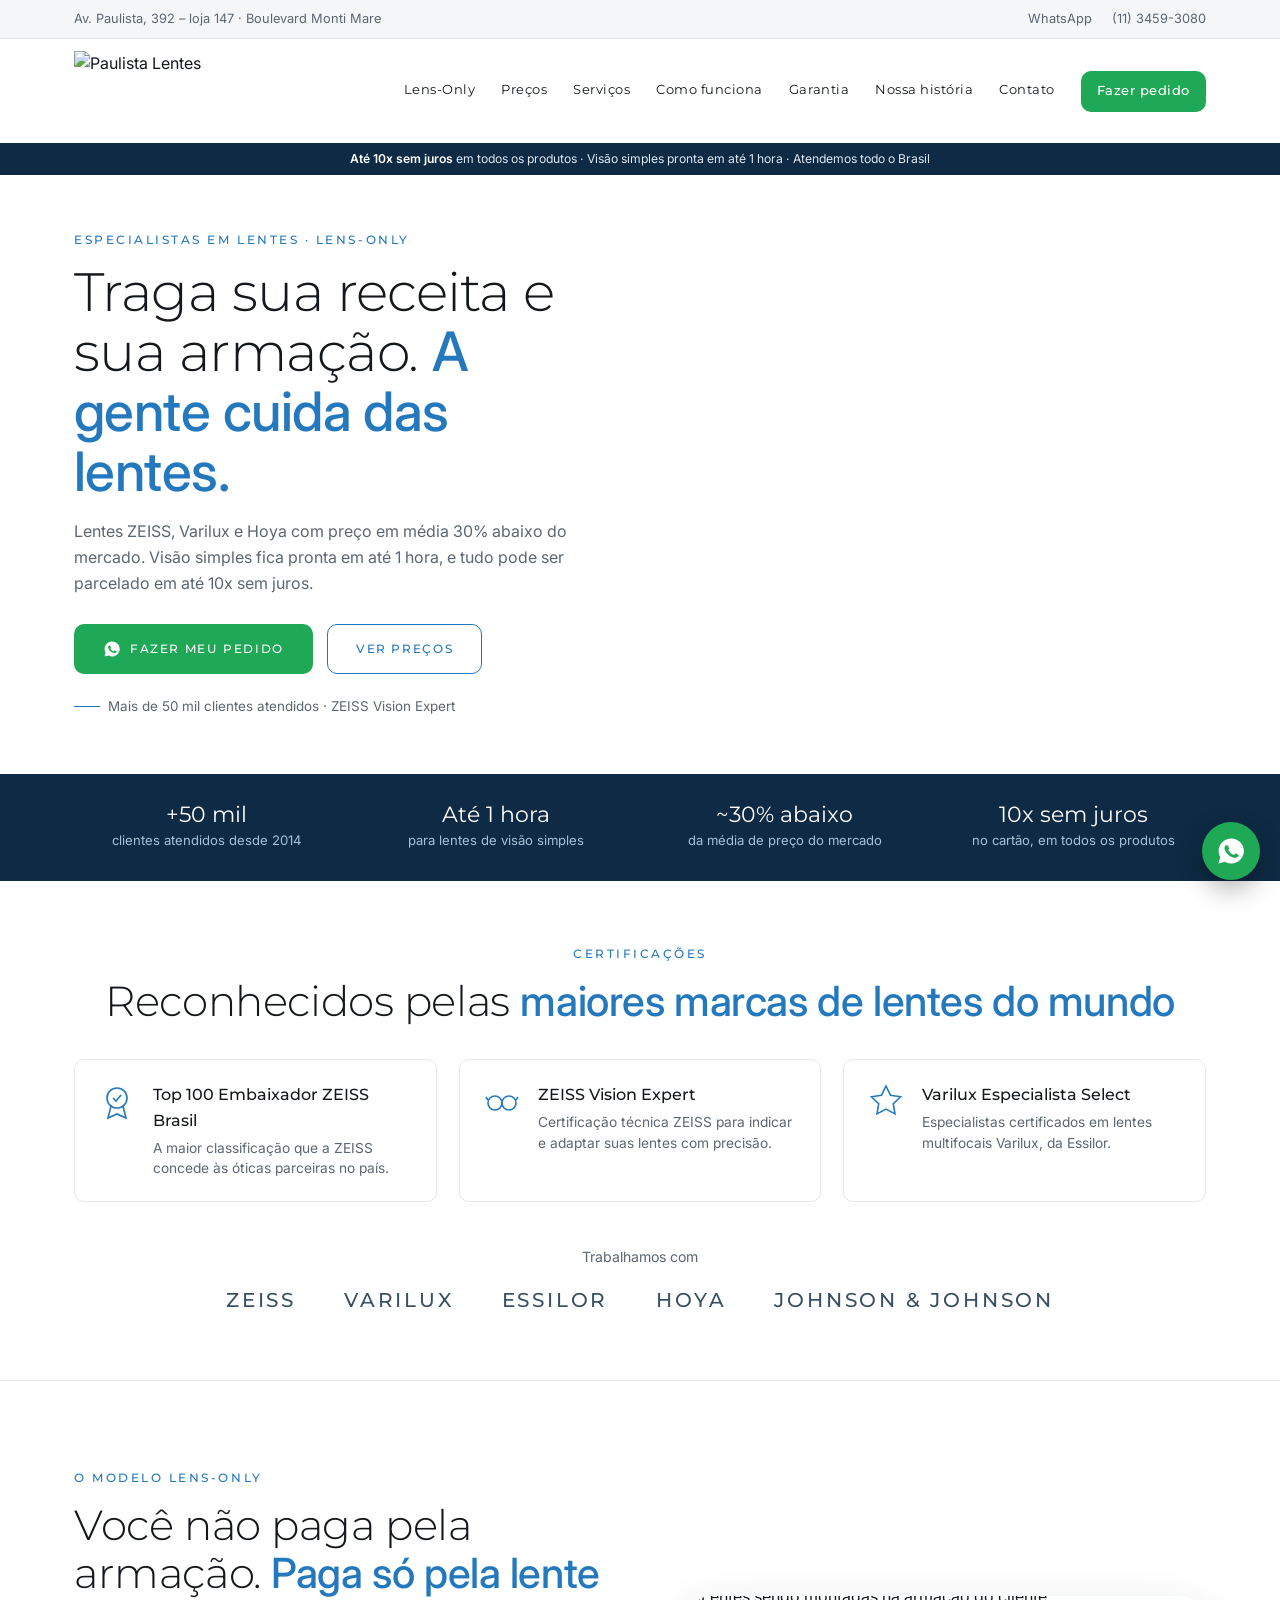
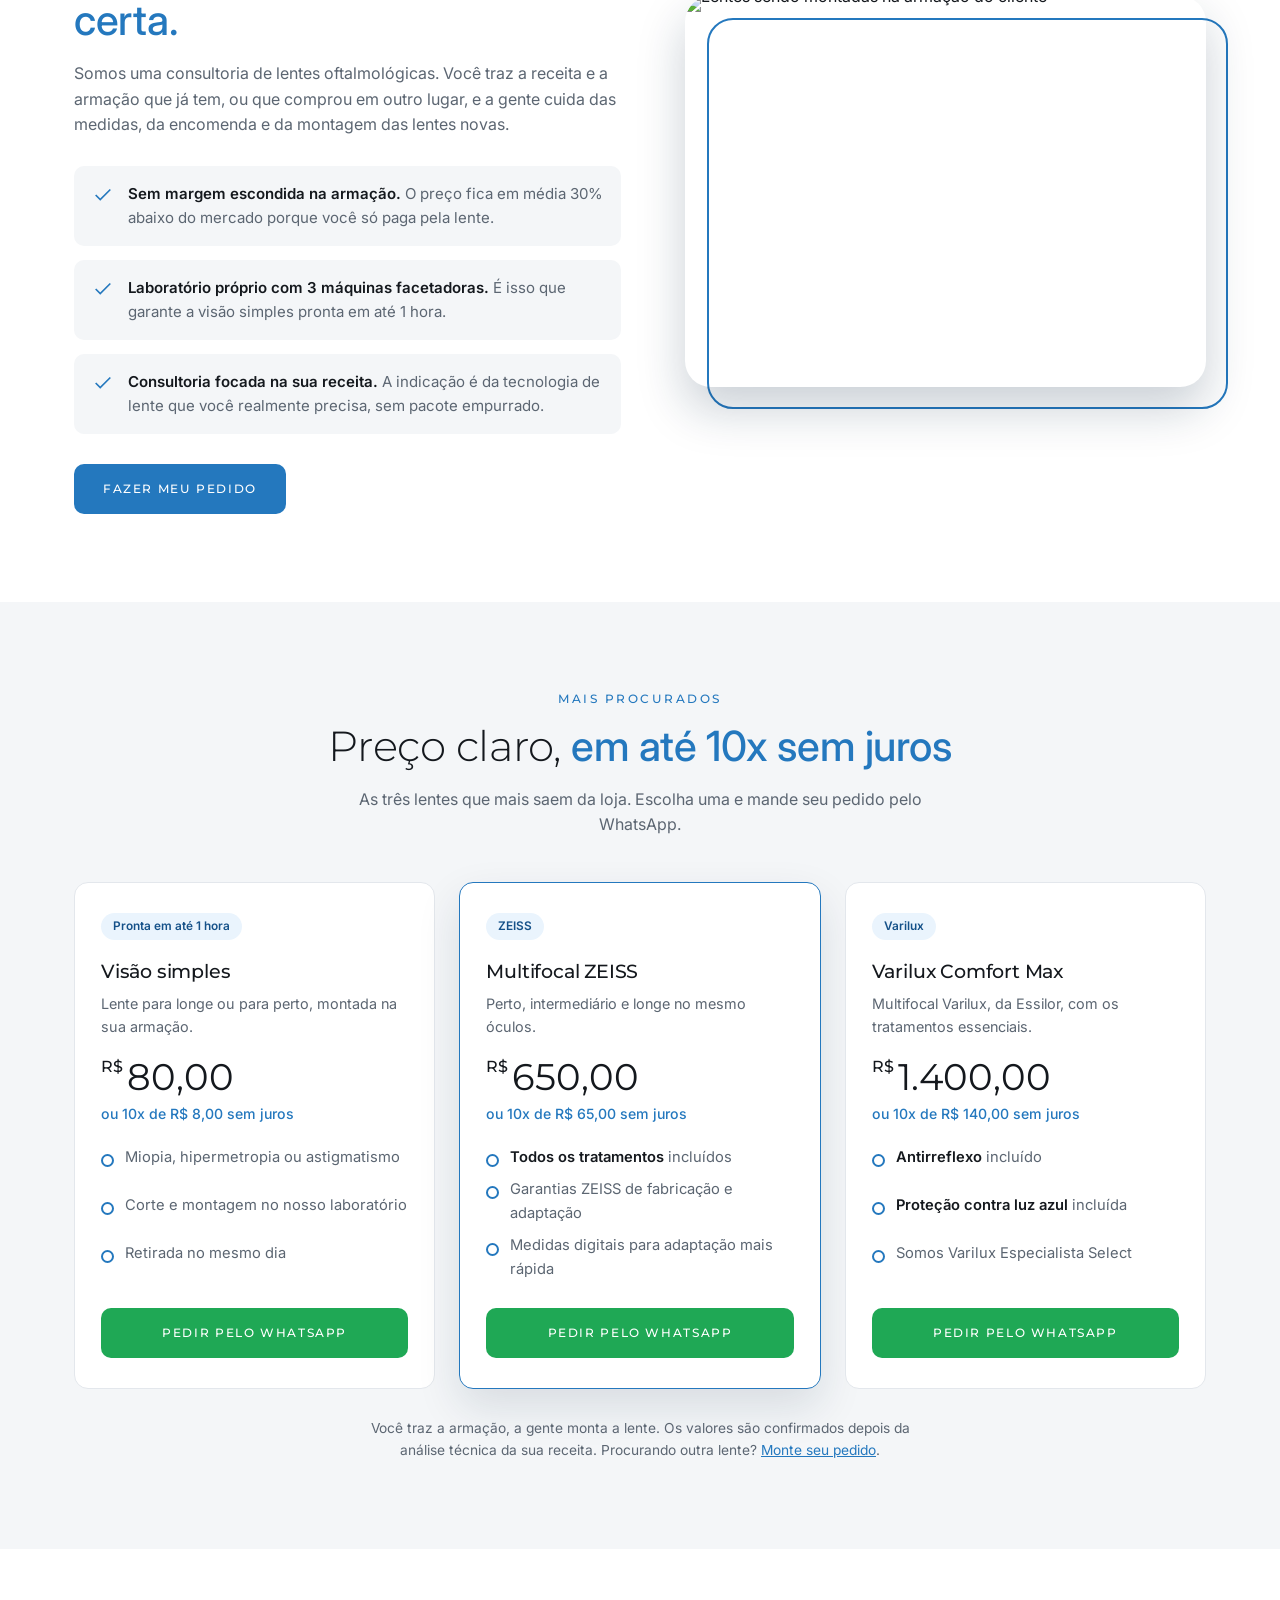
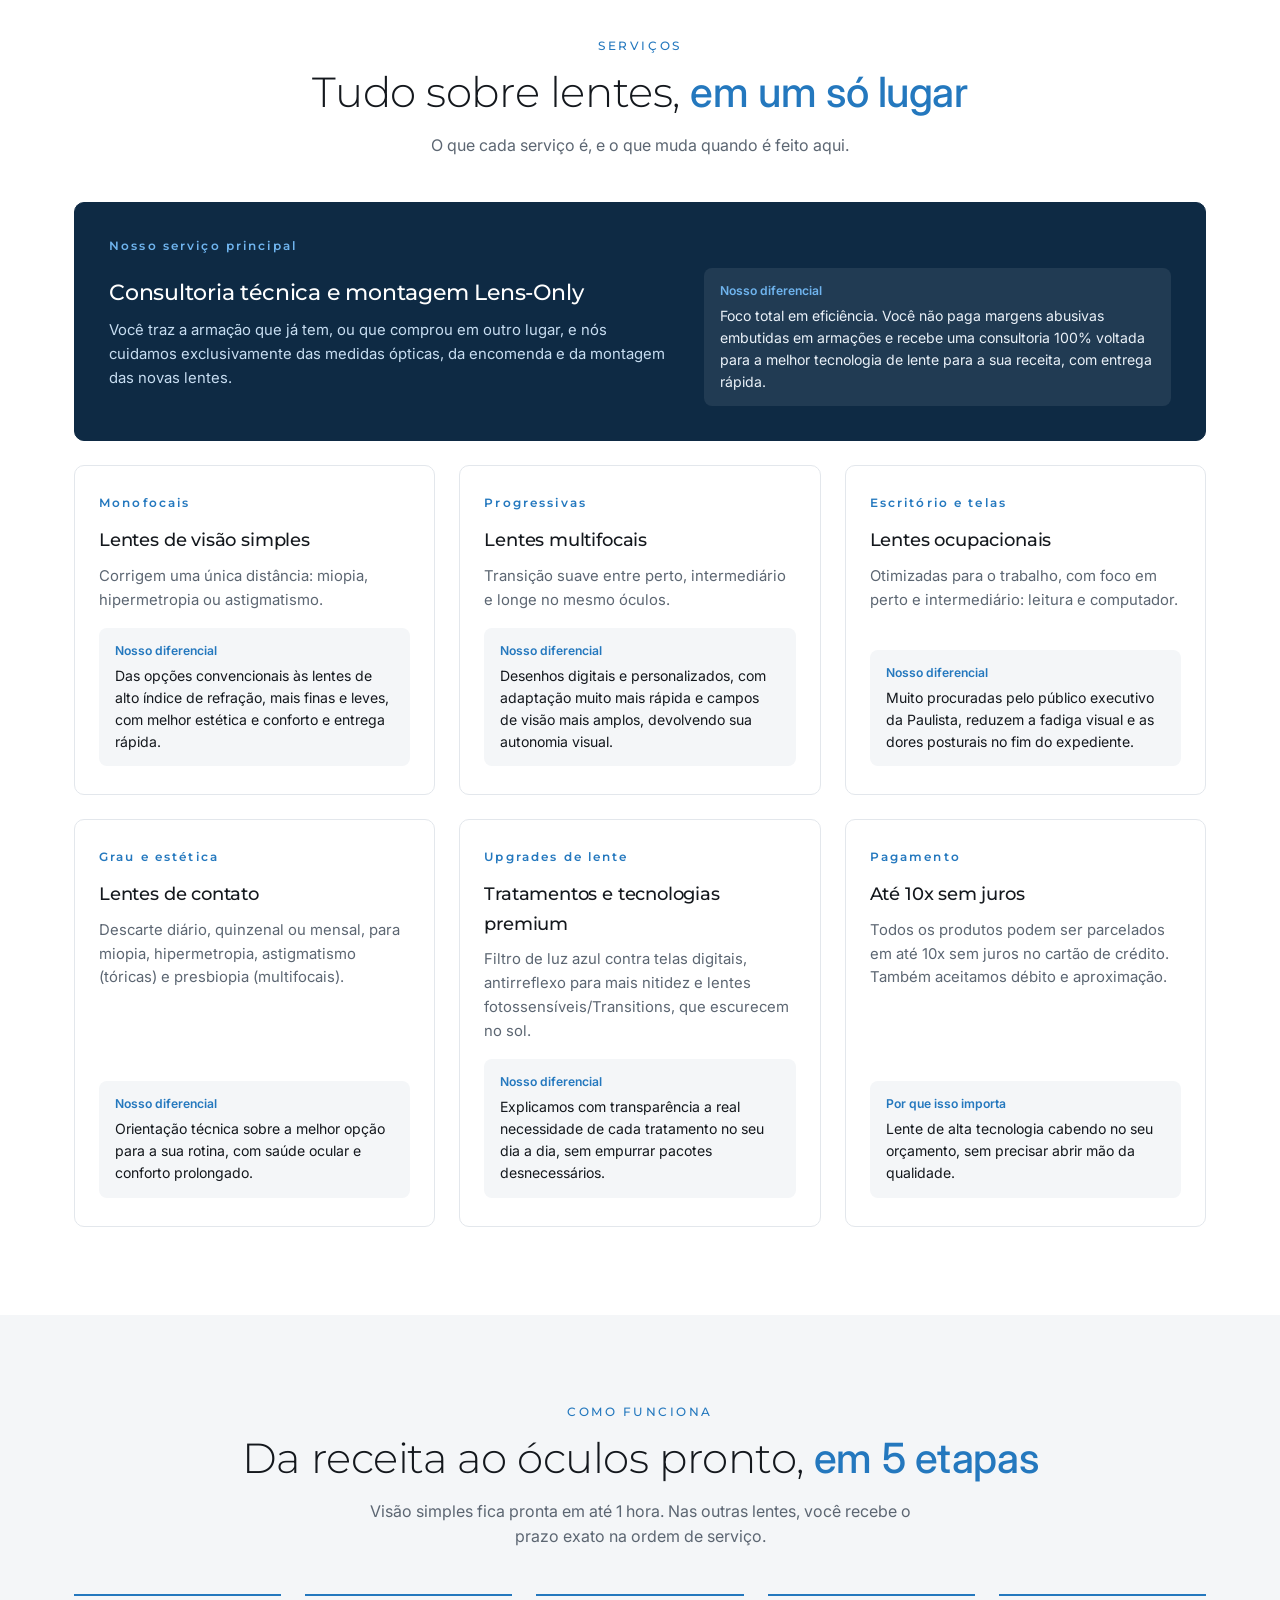
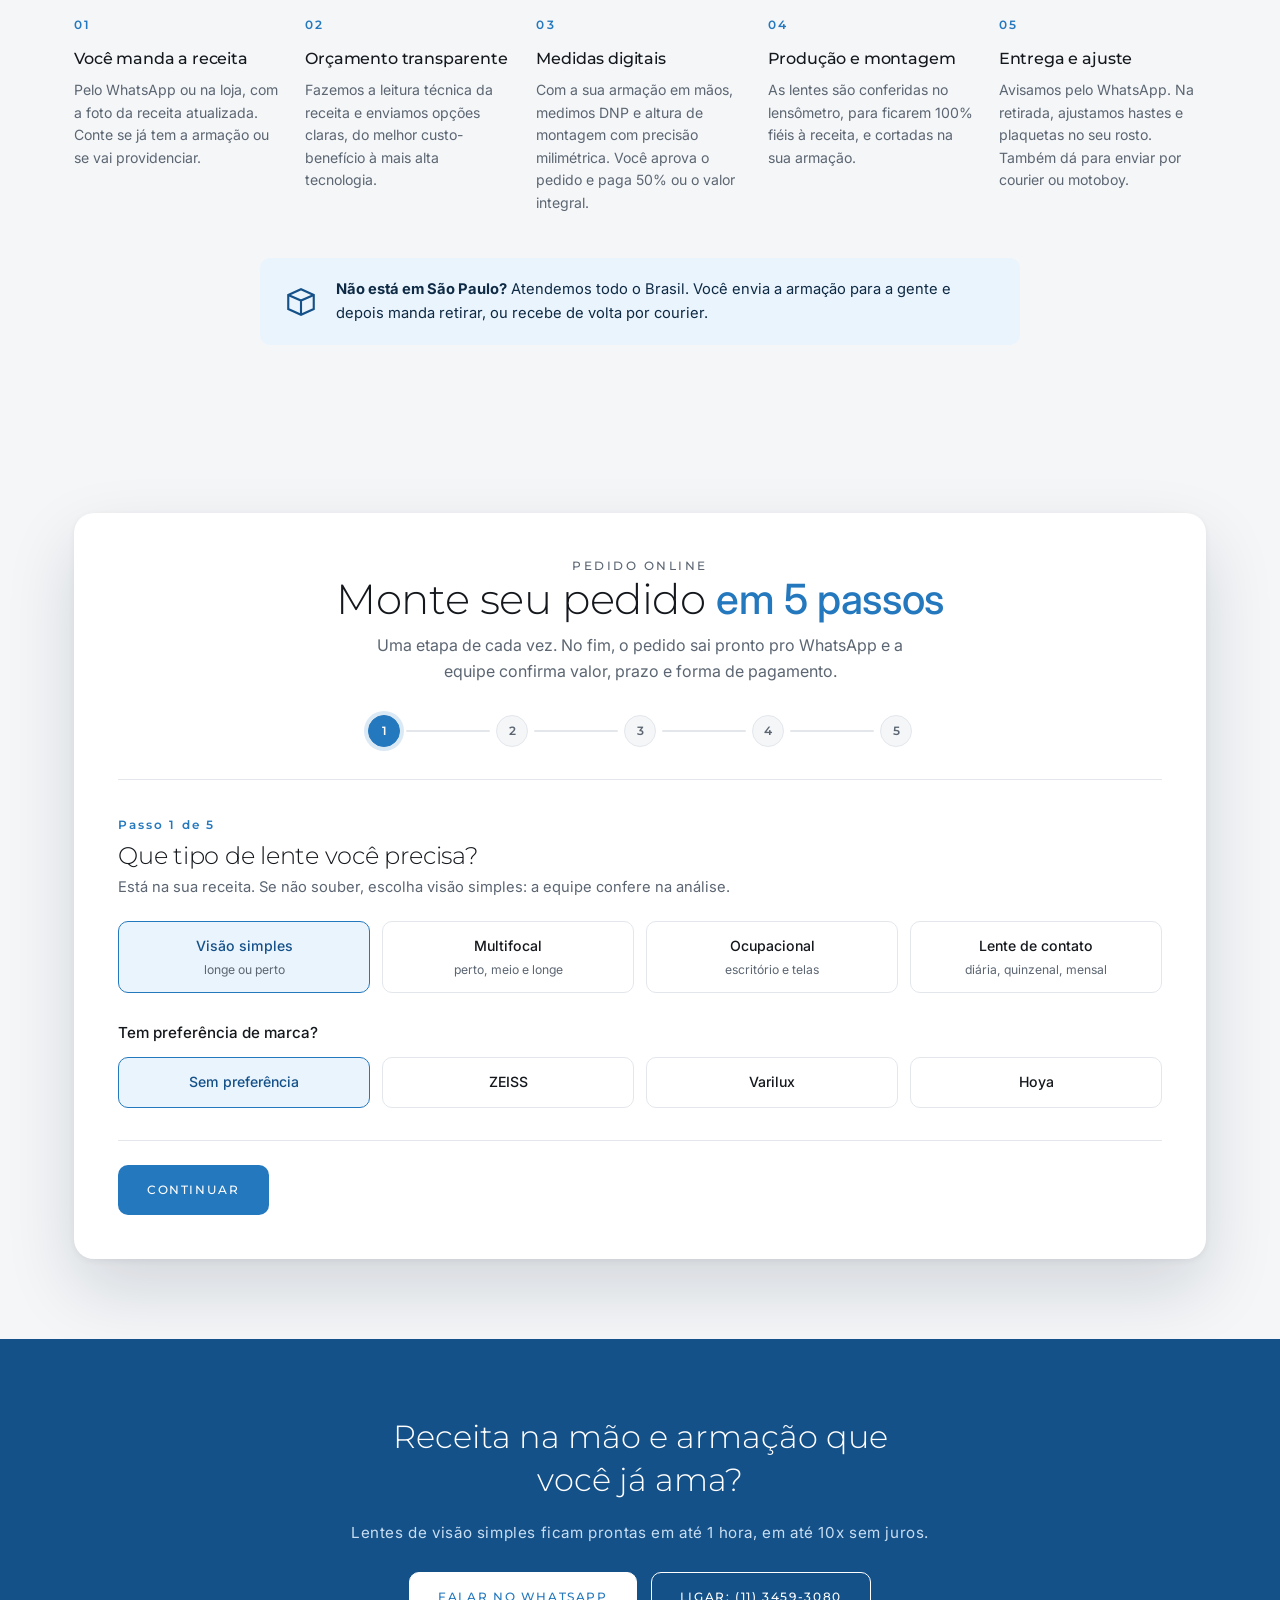
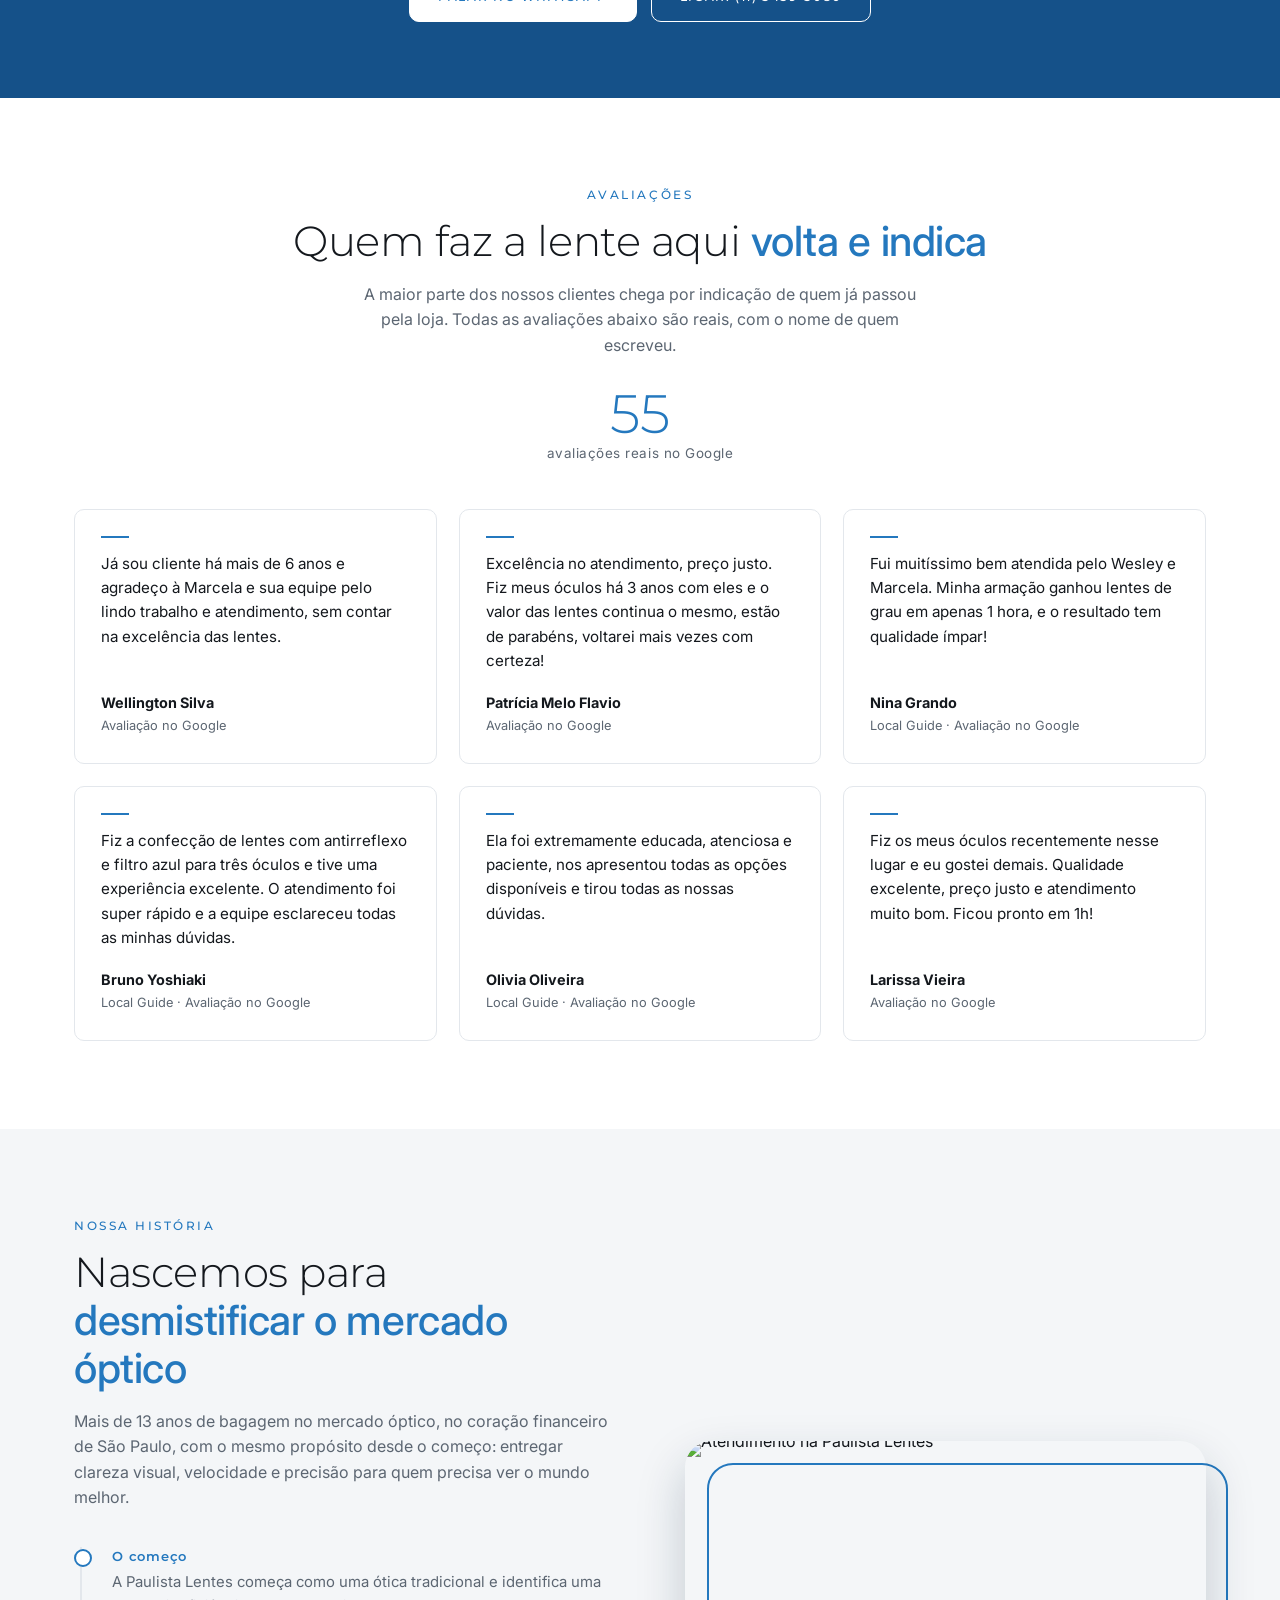
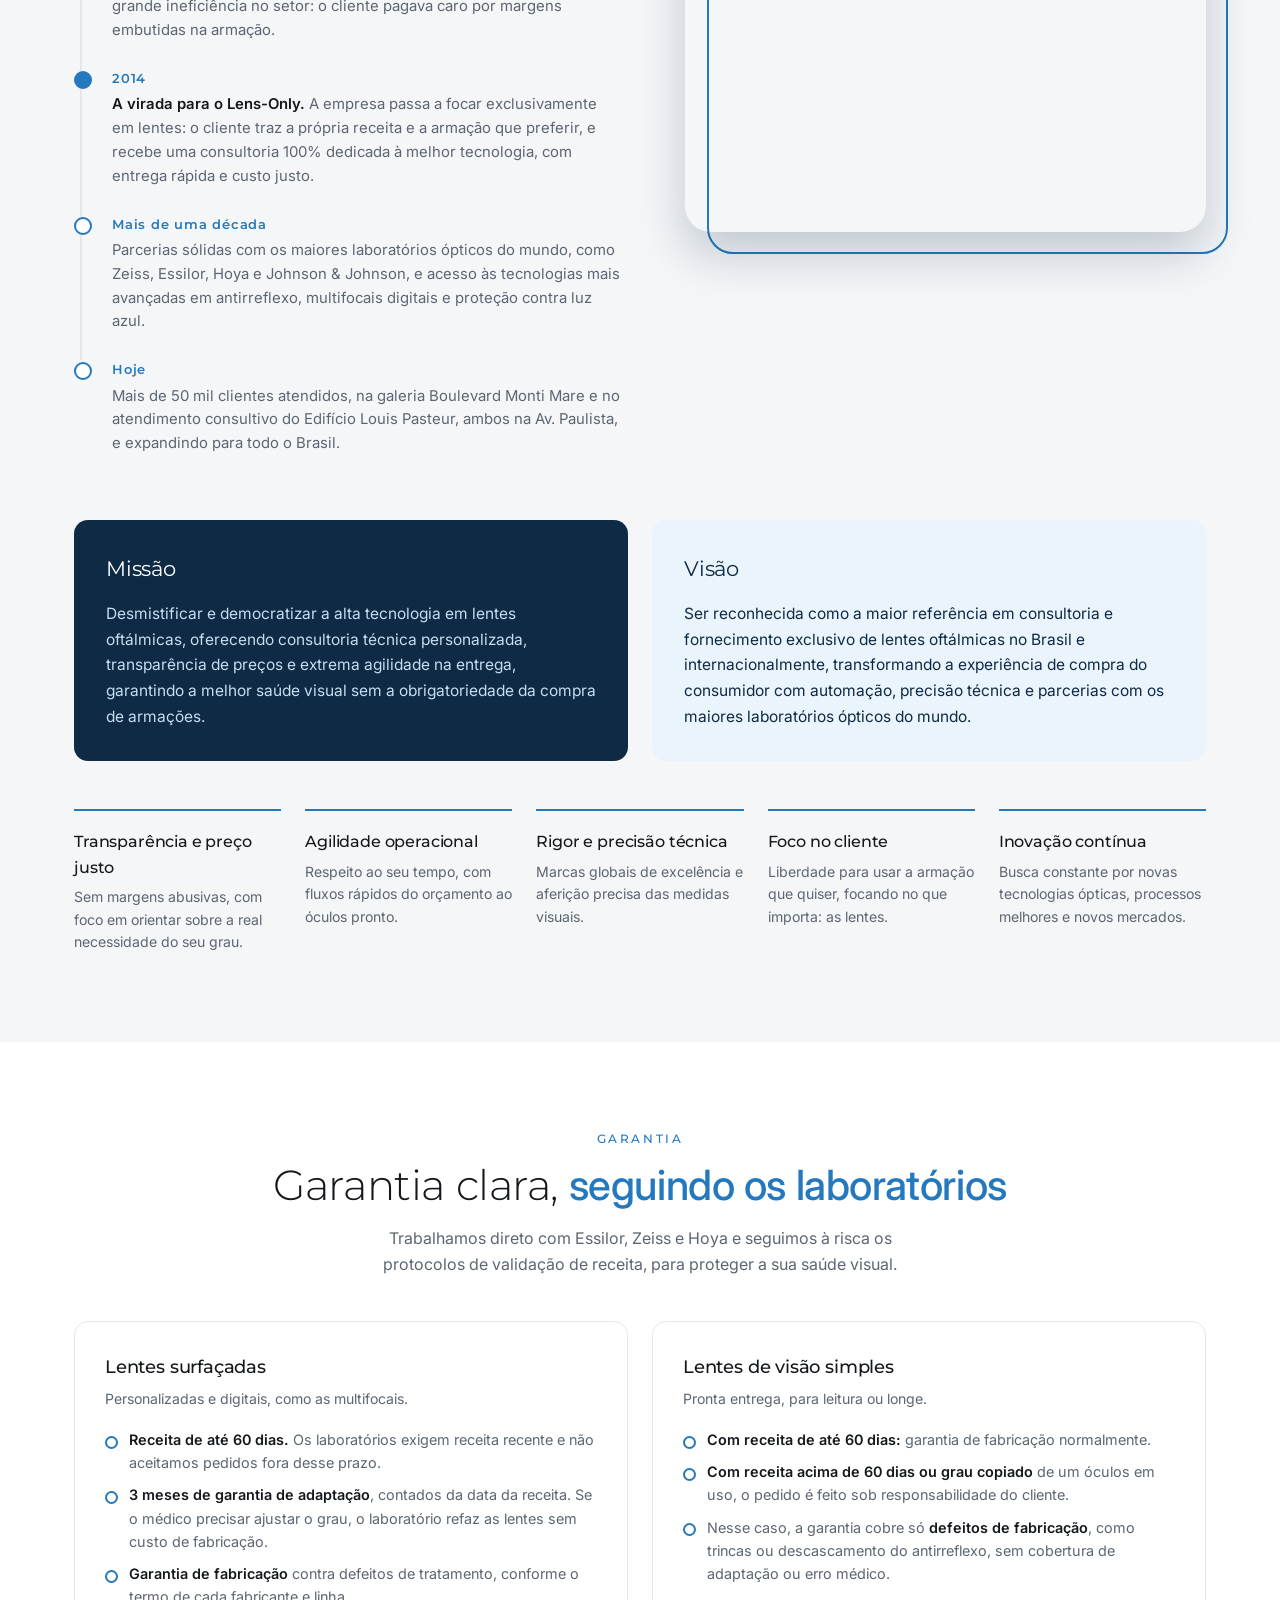
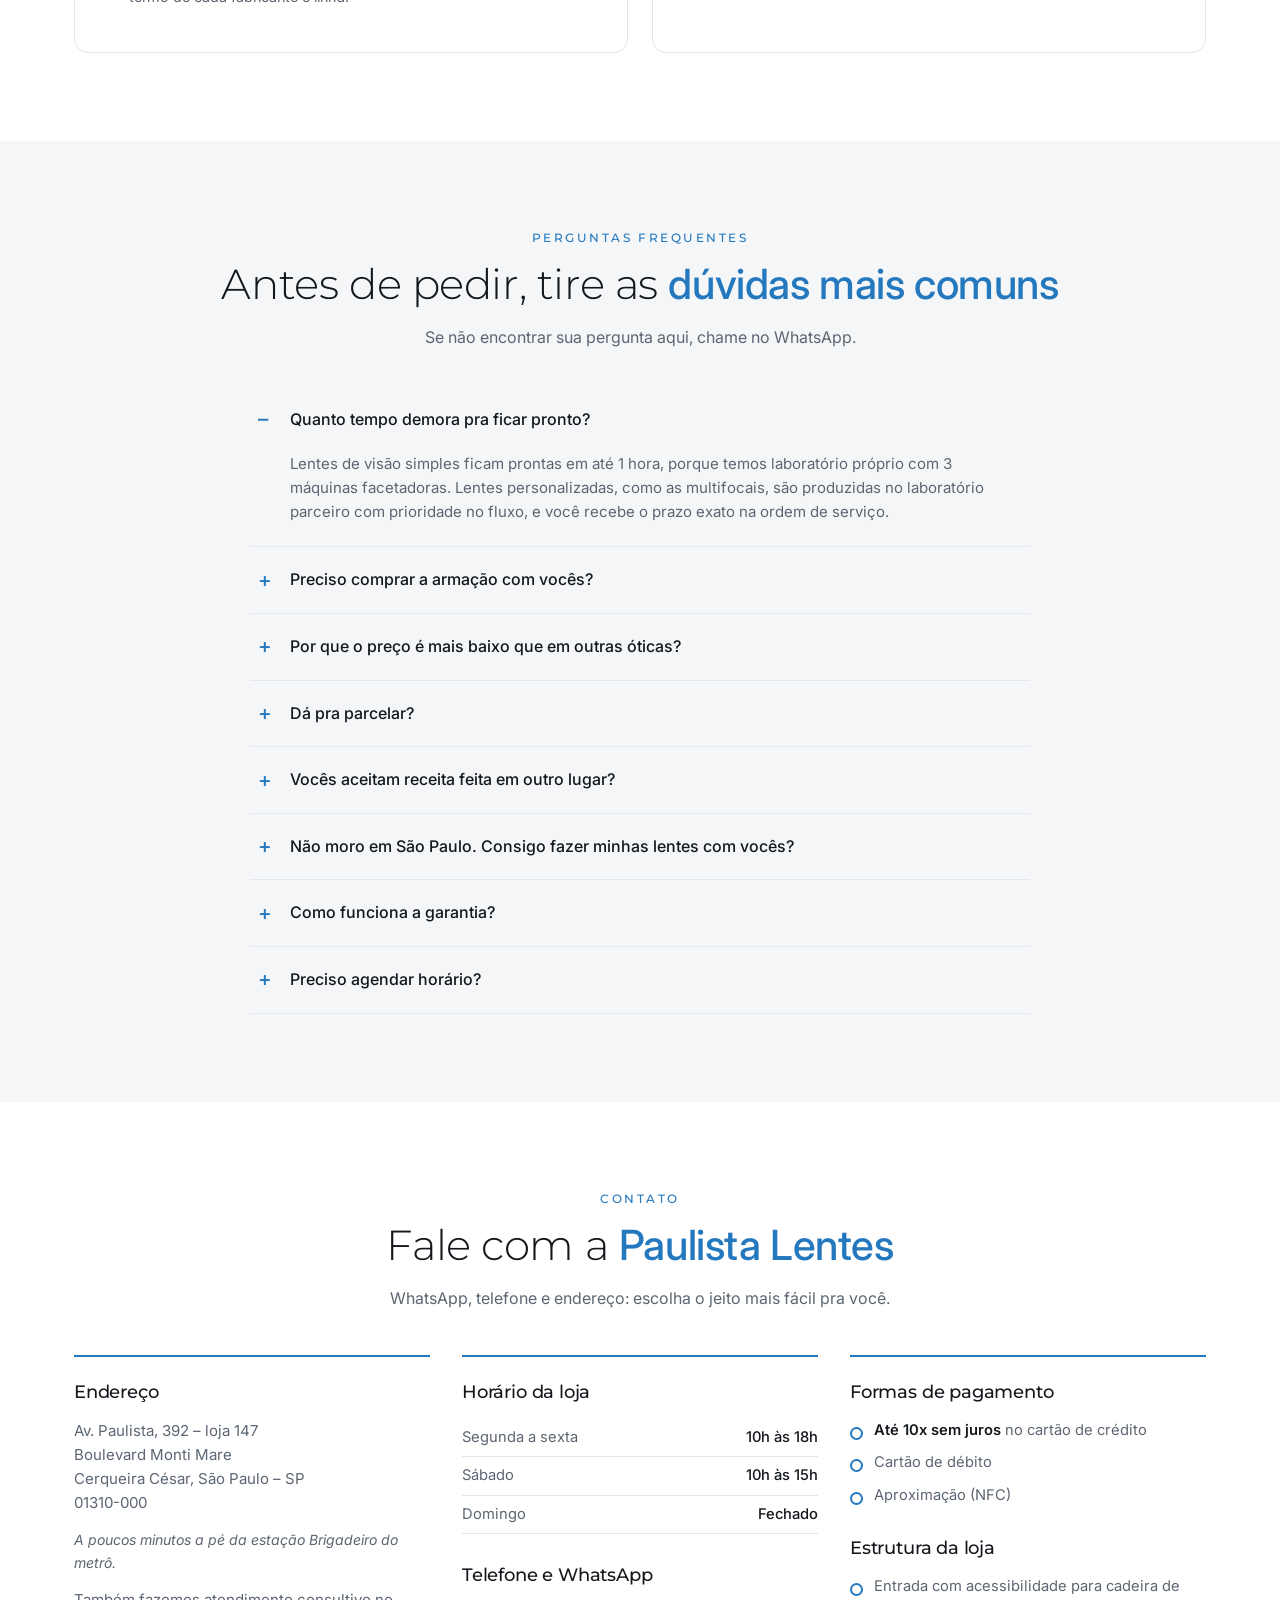
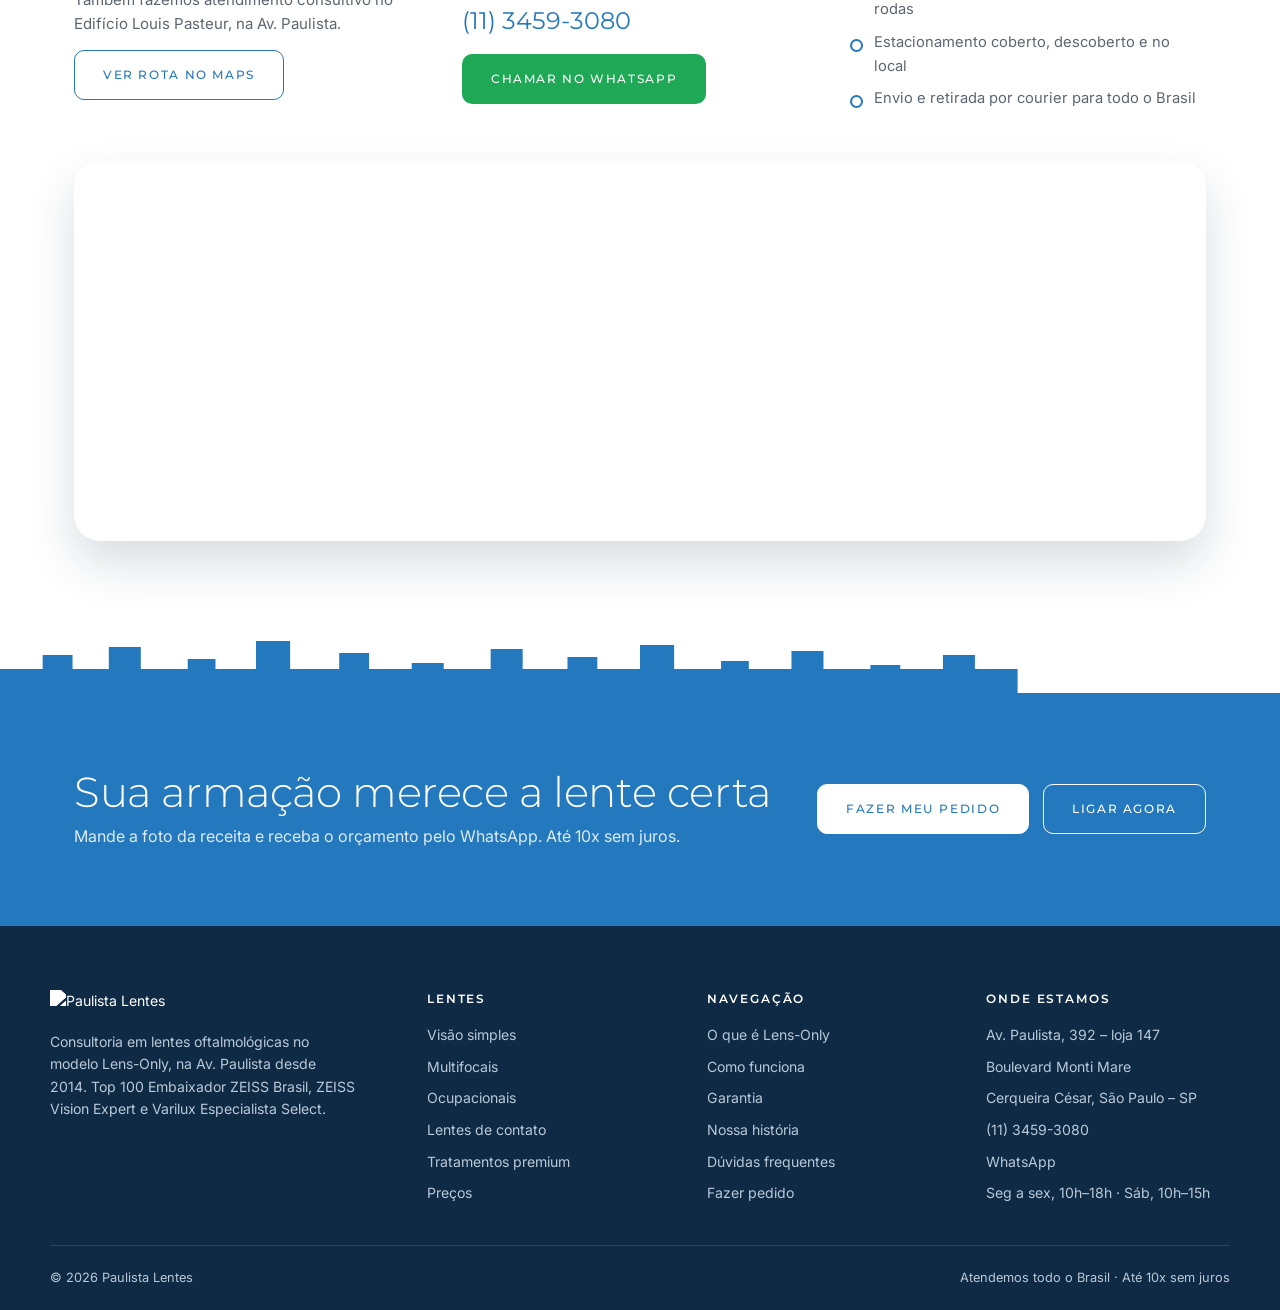
==== paulista-lentes.html @ a0508551 "Adiciona landing page Paulista Lentes Co-Authored-By: Claude Opus 5.5 <noreply@anthropic.com>" ====
<!DOCTYPE html>
<html lang="pt-BR">
<head>
<meta charset="UTF-8">
<meta name="viewport" content="width=device-width, initial-scale=1">
<title>Paulista Lentes | Lentes ZEISS, Varilux e Hoya na Av. Paulista, com a sua armação</title>
<meta name="description" content="Traga sua receita e sua armação: a Paulista Lentes cuida só das lentes. ZEISS Vision Expert, Top 100 Embaixador ZEISS e Varilux Especialista Select. Preço em média 30% abaixo do mercado, visão simples em até 1 hora e até 10x sem juros.">
<style>
/* A fonte precisa vir por @import: ao colar em um widget HTML do WordPress,
   qualquer <link> do <head> é descartado e o tema assume com a fonte dele. */
@import url('https://fonts.googleapis.com/css2?family=Inter:wght@400;500;600&family=Montserrat:wght@200;300;400;500;600&display=swap');
/* =========================================================
   PAULISTA LENTES - folha de estilo única
   Tokens de marca: cores do logo (azul, preto do skyline, branco).
   ========================================================= */
:root{
  --azul:#2478BE;
  --azul-escuro:#155189;
  --azul-noite:#0E2A44;
  --azul-gelo:#EAF4FD;
  --tinta:#14181D;
  --cinza:#5C6672;
  --linha:#E3E7EC;
  --nevoa:#F4F6F8;
  --branco:#FFFFFF;
  --zap:#1FA855;
  --raio:10px;
  --max:1180px;
  --h-cabecalho:104px;
  --h-faixa:30px;
  --sobe-hero:72px;
  --display:'Montserrat', system-ui, sans-serif;
  --corpo:'Inter', system-ui, sans-serif;
}
*{box-sizing:border-box}
html{scroll-behavior:smooth}
body{
  margin:0;font-family:var(--corpo);color:var(--tinta);background:var(--branco);
  font-size:16px;line-height:1.6;-webkit-font-smoothing:antialiased;
}
img{max-width:100%;display:block}
a{color:inherit;text-decoration:none}
button,input,select{font:inherit;color:inherit}
:focus-visible{outline:3px solid var(--azul);outline-offset:2px;border-radius:4px}
[id]{scroll-margin-top:140px}

/* ---------------------------------------------------------
   BLINDAGEM DE FONTE (WordPress / Elementor)
   --------------------------------------------------------- */
body, .wrap, .barra-topo, .faixa-aviso, .painel-orc,
p, li, span, small, strong, em, label, input, select, textarea,
dl, dt, dd, summary, figcaption, td, th{
  font-family:'Inter', system-ui, -apple-system, sans-serif !important;
}
h1, h2, h3, h4, h5, h6,
.btn, .sobrancelha, .menu a, .stat b, .passo-num, .nota-grande b,
.tel-grande, .olho h4, .rodape h4, .modelo .corpo strong, .citacao p,
.preco-valor, .preco-valor span, .selo strong, .marcas li, .marco-ano,
.servico-num, .trilha-bola, .passo-cabecalho .conta, .mvv h3{
  font-family:'Montserrat', system-ui, -apple-system, sans-serif !important;
}

.wrap{max-width:var(--max);margin:0 auto;padding:0 24px}
.secao{padding:88px 0}
.secao--nevoa{background:var(--nevoa)}

/* ---------- tipografia ---------- */
h1,h2,h3,h4{font-family:var(--display);font-weight:300;letter-spacing:-.01em;margin:0 0 16px}
h1{font-size:clamp(2.1rem,5vw,3.4rem);line-height:1.08}
h2{font-size:clamp(1.7rem,3.6vw,2.6rem);line-height:1.15}
h3{font-size:1.15rem;font-weight:500}
.destaque{color:var(--azul);font-weight:500}
.sobrancelha{
  font-family:var(--display);font-size:.72rem;font-weight:500;
  letter-spacing:.22em;text-transform:uppercase;color:var(--azul);margin:0 0 14px;
}
.subtexto{color:var(--cinza);max-width:58ch;margin:0 0 28px}
.centro{text-align:center}
.centro .subtexto{margin-left:auto;margin-right:auto}

/* ---------- botões ---------- */
.btn{
  display:inline-flex;align-items:center;justify-content:center;gap:9px;
  padding:14px 28px;border:1px solid transparent;border-radius:var(--raio);
  font-family:var(--display);font-size:.78rem;font-weight:500;
  letter-spacing:.13em;text-transform:uppercase;
  cursor:pointer;transition:background .2s,color .2s,border-color .2s,transform .12s;
}
.btn:active{transform:translateY(1px)}
.btn svg{width:18px;height:18px;flex:0 0 18px}
.btn--cheio{background:var(--azul);color:#fff}
.btn--cheio:hover{background:var(--azul-escuro)}
.btn--linha{background:transparent;color:var(--azul);border-color:var(--azul)}
.btn--linha:hover{background:var(--azul);color:#fff}
.btn--claro{background:#fff;color:var(--azul);border-color:#fff}
.btn--claro:hover{background:transparent;color:#fff;border-color:#fff}
.btn--vazado-claro{background:transparent;color:#fff;border-color:#fff}
.btn--vazado-claro:hover{background:#fff;color:var(--azul)}
.btn--zap{background:var(--zap);color:#fff}
.btn--zap:hover{background:#178643}
.btn--grande{padding:17px 34px}
.btn--bloco{width:100%}

/* ---------- topo ---------- */
.barra-topo{background:var(--nevoa);border-bottom:1px solid var(--linha);font-size:.8rem;color:var(--cinza)}
.barra-topo .wrap{display:flex;justify-content:space-between;align-items:center;gap:16px;padding-top:9px;padding-bottom:9px;flex-wrap:wrap}
.barra-topo a:hover{color:var(--azul)}
.barra-topo .contatos{display:flex;gap:20px;flex-wrap:wrap}

.cabecalho{position:sticky;top:0;z-index:60;background:#fff}
.cabecalho .wrap{display:flex;align-items:center;justify-content:space-between;gap:24px;height:var(--h-cabecalho)}
.marca{display:flex;align-items:center;gap:12px}
.logo-topo{height:80px !important;width:auto !important;max-width:275px !important;object-fit:contain}
.menu{display:flex;align-items:center;gap:26px}
.menu a{
  font-family:var(--display);font-size:.8rem;font-weight:400;
  letter-spacing:.04em;color:var(--tinta);padding:6px 0;border-bottom:2px solid transparent;
}
.menu a:hover{color:var(--azul);border-bottom-color:var(--azul)}
.menu a.menu-cta{
  background:var(--zap);color:#fff;border:0;border-radius:var(--raio);
  padding:10px 16px;font-weight:500;
}
.menu a.menu-cta:hover{background:#178643;color:#fff}
.menu-btn{display:none;background:none;border:0;padding:8px;cursor:pointer}
.menu-btn svg{width:26px;height:26px}

.faixa-aviso{background:var(--azul-noite);color:#DCE8F3;font-size:.76rem;text-align:center;padding:6px 24px}
.faixa-aviso strong{color:#fff;font-weight:600}

/* ---------- hero ---------- */
.hero{
  position:relative;overflow:hidden;background:#fff;
  min-height:clamp(420px,42vw,560px);display:flex;align-items:center;
  margin-top:calc(-1 * var(--sobe-hero));
}
.hero-img{
  position:absolute;top:0;right:0;bottom:0;left:10%;
  width:auto;height:100%;object-fit:cover;object-position:center top;
  -webkit-mask-image:linear-gradient(90deg,transparent 0,#000 30%);
  mask-image:linear-gradient(90deg,transparent 0,#000 30%);
}
.hero-veu{
  display:block;position:absolute;inset:0;
  background:linear-gradient(100deg,
    rgba(255,255,255,1) 0%,rgba(255,255,255,1) 30%,rgba(255,255,255,.97) 40%,
    rgba(255,255,255,.72) 50%,rgba(255,255,255,.28) 60%,rgba(255,255,255,0) 70%);
}
.hero-texto{
  position:relative;z-index:2;width:100%;max-width:var(--max);
  margin-left:auto !important;margin-right:auto !important;
  padding:56px 24px !important;padding-top:calc(56px + var(--sobe-hero)) !important;
  text-align:left !important;
}
.hero-texto > *{max-width:31rem;margin-left:0 !important;margin-right:auto}
.hero-texto .subtexto{margin-left:0 !important}
.hero h1{margin-bottom:18px;text-align:left !important}
.hero-acoes{display:flex;gap:14px;flex-wrap:wrap;justify-content:flex-start}
.hero-prova{
  margin:22px 0 0;font-size:.84rem;color:var(--cinza);
  display:flex;align-items:center;gap:8px;
}
.hero-prova::before{content:"";width:26px;height:1px;background:var(--azul);display:inline-block}

/* ---------- prova imediata ---------- */
.faixa-stats{background:var(--azul-noite);color:#EAF1F8;padding:28px 0}
.stats{display:grid;grid-template-columns:repeat(4,1fr);gap:24px;text-align:center}
.stat b{display:block;font-family:var(--display);font-weight:400;font-size:1.35rem;color:#fff;line-height:1.2}
.stat span{font-size:.82rem;color:#A8C0D6}

/* ---------- selos e marcas ---------- */
.selos-secao{padding:64px 0;border-bottom:1px solid var(--linha)}
.selos{display:grid;grid-template-columns:repeat(3,1fr);gap:22px;margin-top:34px}
.selo{
  display:flex;gap:16px;align-items:flex-start;
  border:1px solid var(--linha);border-radius:var(--raio);padding:22px;background:#fff;
}
.selo svg{width:40px;height:40px;flex:0 0 40px;color:var(--azul)}
.selo strong{display:block;font-weight:500;font-size:1rem;margin-bottom:4px}
.selo p{margin:0;color:var(--cinza);font-size:.86rem;line-height:1.5}
.marcas-titulo{margin:44px 0 16px;color:var(--cinza);font-size:.88rem}
.marcas{
  list-style:none;margin:0;padding:0;
  display:flex;justify-content:center;align-items:center;flex-wrap:wrap;gap:14px 48px;
}
.marcas li{font-size:1.25rem;font-weight:500;letter-spacing:.14em;color:var(--azul-noite);opacity:.82}

/* ---------- lens-only ---------- */
.duas{display:grid;grid-template-columns:1.05fr 1fr;gap:64px;align-items:center}
.moldura{position:relative;width:100%;margin:28px 0;isolation:isolate}
.moldura::before{
  content:"";position:absolute;inset:22px -22px -22px 22px;
  border:2px solid var(--azul);border-radius:26px;z-index:-1;
}
.moldura-corte{border-radius:26px;overflow:hidden;box-shadow:0 22px 48px rgba(14,42,68,.22);line-height:0}
.img-moldura{
  display:block;width:100%;aspect-ratio:4 / 3;height:auto;
  object-fit:cover;object-position:center;border-radius:26px !important;
}
.comparativo{display:grid;gap:14px;margin:0 0 30px}
.comparativo div{
  display:flex;gap:14px;align-items:flex-start;
  padding:16px 18px;border-radius:var(--raio);background:var(--nevoa);
}
.comparativo svg{width:22px;height:22px;flex:0 0 22px;color:var(--azul);margin-top:2px}
.comparativo p{margin:0;font-size:.94rem;color:var(--cinza)}
.comparativo strong{color:var(--tinta);font-weight:600}

/* ---------- preços (carro-chefe) ---------- */
.precos{display:grid;grid-template-columns:repeat(3,1fr);gap:24px;margin-top:44px;align-items:stretch}
.preco{
  background:#fff;border:1px solid var(--linha);border-radius:14px;padding:30px 26px;
  display:flex;flex-direction:column;text-align:left;
}
.preco--marcado{border-color:var(--azul);box-shadow:0 18px 44px rgba(14,42,68,.12)}
.preco-etiqueta{
  align-self:flex-start;font-size:.74rem;font-weight:600;color:var(--azul-escuro);
  background:var(--azul-gelo);border-radius:999px;padding:4px 12px;margin-bottom:16px;
}
.preco h3{font-size:1.2rem;margin-bottom:6px}
.preco-desc{color:var(--cinza);font-size:.9rem;margin:0 0 20px}
.preco-valor{font-size:2.3rem;font-weight:400;color:var(--tinta);line-height:1;margin:0}
.preco-valor span{font-size:1rem;font-weight:500;vertical-align:top;margin-right:4px}
.preco-parcela{color:var(--azul);font-size:.88rem;font-weight:500;margin:8px 0 20px}
.preco .lista-check{margin-bottom:26px;flex:1}
.precos-nota{margin:28px auto 0;color:var(--cinza);font-size:.86rem;max-width:62ch}

/* ---------- serviços ---------- */
.servicos{display:grid;grid-template-columns:repeat(3,1fr);gap:24px;margin-top:44px;text-align:left}
.servico{
  background:#fff;border:1px solid var(--linha);border-radius:var(--raio);
  padding:28px 24px;display:flex;flex-direction:column;
}
.servico--core{grid-column:1 / -1;background:var(--azul-noite);border-color:var(--azul-noite);color:#EAF1F8;padding:34px}
.servico--core h3{color:#fff;font-size:1.35rem}
.servico--core .servico-oque{color:#C7DDF1}
.servico--core .servico-dif{background:rgba(255,255,255,.08);color:#EAF1F8}
.servico--core .servico-dif b{color:#6FB4EE}
.servico-num{font-size:.74rem;font-weight:600;letter-spacing:.18em;color:var(--azul);margin-bottom:12px;display:block}
.servico--core .servico-num{color:#6FB4EE}
.servico h3{margin-bottom:10px}
.servico-oque{color:var(--cinza);font-size:.93rem;margin:0 0 16px}
.servico-dif{
  margin:auto 0 0;background:var(--nevoa);border-radius:8px;padding:14px 16px;
  font-size:.88rem;color:var(--tinta);line-height:1.55;
}
.servico-dif b{display:block;font-size:.76rem;color:var(--azul);font-weight:600;margin-bottom:4px}
.servico-core-grade{display:grid;grid-template-columns:1.2fr 1fr;gap:34px;align-items:end}

.lista-check{list-style:none;margin:0 0 14px;padding:0;display:grid;gap:9px}
.lista-check li{position:relative;padding-left:24px;font-size:.92rem;color:var(--cinza)}
.lista-check li::before{
  content:"";position:absolute;left:0;top:.55em;width:9px;height:9px;border-radius:50%;
  border:2px solid var(--azul);
}
.lista-check strong{color:var(--tinta);font-weight:600}

/* ---------- como funciona ---------- */
.passos{
  list-style:none;margin:44px 0 0;padding:0;text-align:left;
  display:grid;grid-template-columns:repeat(5,1fr);gap:24px;
}
.passo{border-top:2px solid var(--azul);padding-top:20px}
.passo-num{display:block;font-size:.74rem;font-weight:600;letter-spacing:.18em;color:var(--azul);margin-bottom:10px}
.passo h3{margin-bottom:8px;font-size:1.02rem}
.passo p{color:var(--cinza);font-size:.88rem;margin:0}
.aviso-distancia{
  margin:44px auto 0;max-width:760px;display:flex;gap:18px;align-items:center;text-align:left;
  background:var(--azul-gelo);border-radius:var(--raio);padding:20px 24px;
}
.aviso-distancia svg{width:34px;height:34px;flex:0 0 34px;color:var(--azul-escuro)}
.aviso-distancia p{margin:0;font-size:.92rem;color:var(--azul-noite)}

/* ---------- pedido / orçamento (assistente) ---------- */
.orc{background:var(--nevoa);padding:80px 0}
.painel-orc{
  background:#fff;border-radius:20px;padding:44px;
  box-shadow:0 30px 70px rgba(6,24,42,.14), 0 2px 6px rgba(6,24,42,.06);
}
.orc-cabecalho{text-align:center;border-bottom:1px solid var(--linha);padding-bottom:32px;margin-bottom:36px}
.orc-cabecalho h2{margin-bottom:10px}
.orc-cabecalho p{color:var(--cinza);max-width:54ch;margin:0 auto}
.trilha{display:flex;align-items:center;justify-content:center;margin:30px auto 0;max-width:560px;padding:0 8px}
.trilha-item{display:flex;align-items:center;flex:1}
.trilha-item:last-child{flex:0}
.trilha-bola{
  width:32px;height:32px;border-radius:50%;flex:0 0 32px;display:grid;place-items:center;
  font-size:.78rem;font-weight:600;background:var(--nevoa);color:var(--cinza);
  border:1px solid var(--linha);transition:background .2s,color .2s,border-color .2s;
}
.trilha-linha{height:2px;background:var(--linha);flex:1;margin:0 6px;border-radius:2px}
.trilha-item.ativa .trilha-bola{background:var(--azul);color:#fff;border-color:var(--azul);box-shadow:0 0 0 4px rgba(36,120,190,.16)}
.trilha-item.feita .trilha-bola{background:var(--azul-escuro);color:#fff;border-color:var(--azul-escuro)}
.trilha-item.feita .trilha-linha{background:var(--azul)}

.passo-tela{display:none}
.passo-tela.ativa{display:block;animation:entra .22s ease}
@keyframes entra{from{opacity:0;transform:translateY(8px)}to{opacity:1;transform:none}}
.passo-cabecalho{margin-bottom:22px}
.passo-cabecalho .conta{font-size:.72rem;font-weight:600;letter-spacing:.18em;color:var(--azul);display:block;margin-bottom:8px}
.passo-cabecalho h2{font-size:1.5rem;margin-bottom:6px}
.passo-cabecalho p{color:var(--cinza);font-size:.92rem;margin:0}
.sub-pergunta{font-weight:500;font-size:.95rem;margin:28px 0 12px}

.opcoes{display:grid;grid-template-columns:repeat(auto-fit,minmax(170px,1fr));gap:12px}
.opcao{position:relative}
.opcao input{position:absolute;opacity:0;width:100%;height:100%;margin:0;cursor:pointer}
.opcao span{
  display:block;text-align:center;padding:13px 10px;border:1px solid var(--linha);
  border-radius:var(--raio);font-size:.88rem;font-weight:500;transition:.18s;background:#fff;
}
.opcao span small{display:block;font-weight:400;color:var(--cinza);font-size:.76rem;margin-top:2px}
.opcao input:checked + span{border-color:var(--azul);background:var(--azul-gelo);color:var(--azul-escuro)}
.opcao input:focus-visible + span{outline:3px solid var(--azul);outline-offset:2px}
.opcao:hover span{border-color:#B7CBDE}

.modelos{display:grid;grid-template-columns:repeat(auto-fit,minmax(210px,1fr));gap:14px}
.modelo{position:relative}
.modelo input{position:absolute;opacity:0;width:100%;height:100%;margin:0;cursor:pointer;z-index:1}
.modelo .cartao{
  border:1px solid var(--linha);border-radius:var(--raio);height:100%;
  transition:.18s;background:#fff;padding:18px;display:flex;gap:14px;align-items:flex-start;
}
.modelo .cartao svg{width:28px;height:28px;flex:0 0 28px;color:var(--azul)}
.modelo .corpo strong{display:block;font-weight:500;font-size:.96rem;margin-bottom:4px}
.modelo .corpo small{color:var(--cinza);font-size:.8rem;line-height:1.45;display:block}
.modelo input:checked + .cartao{border-color:var(--azul);background:var(--azul-gelo);box-shadow:0 0 0 2px rgba(36,120,190,.22)}
.modelo input:focus-visible + .cartao{outline:3px solid var(--azul);outline-offset:2px}
.modelo:hover .cartao{border-color:#B7CBDE}

.grades{display:grid;grid-template-columns:1fr 1fr;gap:22px}
.olho{border:1px solid var(--linha);border-radius:var(--raio);padding:18px}
.olho h4{font-size:.72rem;letter-spacing:.16em;text-transform:uppercase;color:var(--azul);font-weight:600;margin:0 0 14px}
.campos{display:grid;grid-template-columns:1fr 1fr 1fr;gap:10px}
.campo label{display:block;font-size:.68rem;letter-spacing:.1em;text-transform:uppercase;color:var(--cinza);margin-bottom:5px}
.campo select,.campo input{width:100%;padding:10px 8px;border:1px solid var(--linha);border-radius:8px;background:#fff;font-size:.88rem}
.campo select:focus,.campo input:focus{border-color:var(--azul);outline:none}
.linha-campos{display:grid;grid-template-columns:1fr 1fr;gap:14px;margin-top:18px}
.erro{color:#C0392B;font-size:.86rem;margin:12px 0 0;display:none}
.erro.visivel{display:block}
.nota-garantia{
  margin:12px 0 0;font-size:.84rem;color:var(--azul-noite);
  background:var(--azul-gelo);border-radius:8px;padding:12px 14px;display:none;
}
.nota-garantia.visivel{display:block}

.receita{margin-top:26px;padding:24px;border:1px dashed #B7CBDE;border-radius:var(--raio);background:var(--nevoa)}
.receita h4{font-size:.98rem;font-weight:500;margin:0 0 8px;font-family:var(--display)}
.receita p{color:var(--cinza);font-size:.88rem;margin:0 0 16px}
.receita-botao{
  display:inline-flex;align-items:center;gap:9px;cursor:pointer;padding:12px 22px;
  border:1px solid var(--azul);border-radius:var(--raio);color:var(--azul);background:#fff;
  font-family:var(--display);font-size:.76rem;font-weight:500;letter-spacing:.12em;text-transform:uppercase;transition:.2s;
}
.receita-botao:hover{background:var(--azul);color:#fff}
.receita-botao svg{width:17px;height:17px}
.receita-previa{margin-top:18px;display:flex;align-items:center;gap:16px;background:#fff;border:1px solid var(--linha);border-radius:var(--raio);padding:12px}
.receita-previa[hidden]{display:none}
.receita-previa img{width:88px;height:88px;object-fit:cover;border-radius:8px;background:var(--nevoa)}
.receita-previa img[hidden]{display:none}
.receita-info{display:flex;flex-direction:column;gap:6px;min-width:0}
.receita-info strong{font-size:.88rem;font-weight:500;overflow:hidden;text-overflow:ellipsis;white-space:nowrap}
.receita-remover{background:none;border:0;padding:0;cursor:pointer;color:var(--cinza);font-size:.8rem;text-decoration:underline;text-align:left}
.receita-remover:hover{color:#C0392B}

.revisao{background:var(--nevoa);border-radius:var(--raio);padding:24px;margin-bottom:8px}
.revisao dl{margin:0;display:grid;grid-template-columns:auto 1fr;gap:10px 18px;font-size:.92rem}
.revisao dt{color:var(--cinza)}
.revisao dd{margin:0;font-weight:500}
.revisao .editar{background:none;border:0;padding:0;color:var(--azul);cursor:pointer;font-size:.78rem;text-decoration:underline;margin-left:8px}
.fim-aviso{font-size:.82rem;color:var(--cinza);text-align:center;margin:16px 0 0}
.orc-nav{display:flex;justify-content:space-between;gap:14px;border-top:1px solid var(--linha);margin-top:32px;padding-top:24px}
.btn--fantasma{background:transparent;color:var(--cinza);border-color:var(--linha)}
.btn--fantasma:hover{color:var(--tinta);border-color:var(--cinza)}
.btn[hidden]{display:none}

/* ---------- citação ---------- */
.citacao{background:var(--azul-escuro);color:#fff;text-align:center;padding:76px 0}
.citacao p{font-weight:300;font-size:clamp(1.3rem,2.8vw,2rem);line-height:1.35;max-width:26ch;margin:0 auto 20px}
.citacao small{letter-spacing:.04em;font-size:.95rem;color:#C7DDF1;display:block}
.citacao-acoes{display:flex;gap:14px;justify-content:center;flex-wrap:wrap;margin-top:26px}

/* ---------- avaliações ---------- */
.nota-grande{margin:8px 0 0;display:flex;flex-direction:column;align-items:center;gap:2px}
.nota-grande b{font-weight:300;font-size:3.4rem;color:var(--azul);line-height:1}
.nota-grande span{font-size:.84rem;color:var(--cinza);letter-spacing:.04em}
.depoimentos{display:grid;grid-template-columns:repeat(3,1fr);gap:22px;margin-top:44px}
.depoimento{
  margin:0;background:#fff;border:1px solid var(--linha);border-radius:var(--raio);padding:26px;
  display:flex;flex-direction:column;justify-content:space-between;gap:18px;
}
.depoimento blockquote{margin:0;font-size:.95rem;color:var(--tinta);line-height:1.6}
.depoimento blockquote::before{content:"";display:block;width:28px;height:2px;background:var(--azul);margin-bottom:14px}
.depoimento figcaption{display:flex;flex-direction:column;gap:2px}
.depoimento figcaption strong{font-size:.9rem}
.depoimento figcaption span{font-size:.8rem;color:var(--cinza)}

/* ---------- história ---------- */
.linha-tempo{list-style:none;margin:36px 0 0;padding:0;display:grid;gap:0}
.marco{position:relative;padding:0 0 26px 30px;border-left:2px solid var(--linha);margin-left:6px}
.marco:last-child{padding-bottom:0;border-left-color:transparent}
.marco::before{
  content:"";position:absolute;left:-8px;top:2px;width:14px;height:14px;border-radius:50%;
  background:#fff;border:2px solid var(--azul);
}
.marco--forte::before{background:var(--azul)}
.marco-ano{display:block;font-size:.8rem;font-weight:600;color:var(--azul);margin-bottom:4px;letter-spacing:.06em}
.marco p{margin:0;color:var(--cinza);font-size:.93rem}
.marco strong{color:var(--tinta);font-weight:600}

.mvv{display:grid;grid-template-columns:1fr 1fr;gap:24px;margin-top:64px}
.mvv-bloco{border-radius:14px;padding:32px;background:var(--azul-noite);color:#C7DDF1}
.mvv-bloco h3{color:#fff;font-size:1.3rem;font-weight:400}
.mvv-bloco p{margin:0;font-size:.97rem;line-height:1.65}
.mvv-bloco--claro{background:var(--azul-gelo);color:var(--azul-noite)}
.mvv-bloco--claro h3{color:var(--azul-noite)}
.valores{display:grid;grid-template-columns:repeat(5,1fr);gap:24px;margin-top:48px}
.valor{border-top:2px solid var(--azul);padding-top:18px}
.valor h3{margin-bottom:6px;font-size:1rem}
.valor p{color:var(--cinza);font-size:.88rem;margin:0}

/* ---------- garantia ---------- */
.garantias{display:grid;grid-template-columns:1fr 1fr;gap:24px;margin-top:44px;text-align:left}
.garantia{background:#fff;border:1px solid var(--linha);border-radius:14px;padding:30px}
.garantia h3{margin-bottom:6px}
.garantia-sub{color:var(--cinza);font-size:.88rem;margin:0 0 18px}
.garantia .lista-check li{font-size:.9rem}
.garantia-base{margin:28px auto 0;max-width:70ch;color:var(--cinza);font-size:.86rem}

/* ---------- faq ---------- */
.faq{max-width:780px;margin:36px auto 0;text-align:left}
.faq details{border-bottom:1px solid var(--linha)}
.faq summary{list-style:none;cursor:pointer;padding:20px 8px;display:flex;align-items:center;gap:16px;font-weight:500}
.faq summary::-webkit-details-marker{display:none}
.faq summary::before{content:"+";color:var(--azul);font-size:1.3rem;line-height:1;width:16px;flex:0 0 16px}
.faq details[open] summary::before{content:"–"}
.faq p{margin:0 8px 22px 40px;color:var(--cinza);font-size:.94rem}

/* ---------- contato ---------- */
.contato-grade{display:grid;grid-template-columns:repeat(3,1fr);gap:32px;margin-top:44px}
.contato-bloco{border-top:2px solid var(--azul);padding-top:20px}
.contato-bloco h3{margin-bottom:12px}
.contato-bloco p{color:var(--cinza);font-size:.94rem;margin:0 0 14px}
.contato-dica{font-size:.88rem !important;font-style:italic}
.horarios{width:100%;border-collapse:collapse;font-size:.92rem}
.horarios th{text-align:left;font-weight:400;color:var(--cinza);padding:7px 0;border-bottom:1px solid var(--linha)}
.horarios td{text-align:right;padding:7px 0;border-bottom:1px solid var(--linha);font-weight:500}
.tel-grande{font-size:1.5rem;font-weight:400;color:var(--azul)}
.tel-grande:hover{color:var(--azul-escuro)}
.contato-acoes{display:flex;flex-direction:column;gap:10px;align-items:flex-start;margin-top:6px}
.mapa-caixa{margin-top:36px;border-radius:26px;overflow:hidden;box-shadow:0 22px 48px rgba(14,42,68,.16);line-height:0}
.mapa-caixa iframe{width:100%;height:380px;border:0;display:block}

/* ---------- cta final ---------- */
.cta-final{background:var(--azul);color:#fff;padding:76px 0}
.cta-final .wrap{display:grid;grid-template-columns:1fr auto;gap:40px;align-items:center}
.cta-final h2{color:#fff;margin-bottom:8px}
.cta-final p{color:#DCEBF8;margin:0}
.cta-final .acoes{display:flex;gap:14px;flex-wrap:wrap}

/* ---------- skyline ---------- */
.skyline{display:block;width:100%;height:64px;fill:var(--azul-noite)}
.skyline--sobre-azul{fill:var(--azul)}

/* ---------- rodapé ---------- */
.rodape{background:var(--azul-noite);color:#B9C9D8;font-size:.88rem}
.rodape a:hover{color:#fff}
.rodape-colunas{display:grid;grid-template-columns:1.4fr 1fr 1fr 1fr;gap:36px;padding:64px 0 40px}
.rodape h4{color:#fff;font-size:.72rem;letter-spacing:.16em;text-transform:uppercase;font-weight:600;margin:0 0 16px}
.rodape ul{list-style:none;margin:0;padding:0;display:grid;gap:9px}
.logo-rodape{width:120px !important;height:auto !important;object-fit:contain;filter:brightness(0) invert(1)}
.rodape-base{border-top:1px solid rgba(255,255,255,.12);padding:22px 0;display:flex;justify-content:space-between;gap:16px;flex-wrap:wrap;font-size:.8rem}

/* ---------- botão flutuante ---------- */
.zap-flutua{
  position:fixed;right:20px;bottom:20px;z-index:80;width:58px;height:58px;border-radius:50%;
  background:var(--zap);display:grid;place-items:center;box-shadow:0 10px 26px rgba(0,0,0,.28);transition:transform .18s;
}
.zap-flutua:hover{transform:scale(1.06)}
.zap-flutua svg{width:30px;height:30px;fill:#fff}

/* ---------- responsivo ---------- */
@media (max-width:1080px){
  .menu{gap:18px}
  .menu a{font-size:.74rem}
  .passos{grid-template-columns:repeat(3,1fr)}
  .valores{grid-template-columns:repeat(3,1fr)}
}
@media (max-width:940px){
  .secao{padding:64px 0}
  .duas{grid-template-columns:1fr;gap:32px}
  .hero{min-height:0}
  .hero-texto{padding-top:calc(30px + var(--sobe-hero)) !important;padding-bottom:48px !important}
  .hero-img{left:0;width:100%;-webkit-mask-image:none;mask-image:none}
  .hero-veu{background:linear-gradient(180deg,rgba(255,255,255,.96) 0%,rgba(255,255,255,.90) 55%,rgba(255,255,255,.72) 100%)}
  .logo-topo{height:60px !important;max-width:200px !important}
  .cabecalho .wrap{height:84px}
  :root{--h-cabecalho:84px;--h-faixa:44px;--sobe-hero:50px}
  .stats{grid-template-columns:1fr 1fr;gap:22px}
  .selos{grid-template-columns:1fr}
  .precos{grid-template-columns:1fr;max-width:480px;margin-left:auto;margin-right:auto}
  .servicos{grid-template-columns:1fr}
  .servico-core-grade{grid-template-columns:1fr;gap:18px}
  .moldura{margin:22px 0}
  .moldura::before{inset:16px -16px -16px 16px}
  .passos{grid-template-columns:1fr 1fr;gap:22px}
  .depoimentos{grid-template-columns:1fr}
  .mvv{grid-template-columns:1fr}
  .valores{grid-template-columns:1fr 1fr}
  .garantias{grid-template-columns:1fr}
  .contato-grade{grid-template-columns:1fr;gap:28px}
  .mapa-caixa iframe{height:280px}
  .rodape-colunas{grid-template-columns:1fr 1fr}
  .cta-final .wrap{grid-template-columns:1fr}
  .menu{
    display:none;position:absolute;top:calc(var(--h-cabecalho) + var(--h-faixa));left:0;right:0;
    background:#fff;border-bottom:1px solid var(--linha);
    flex-direction:column;align-items:stretch;gap:0;padding:8px 24px 18px;
  }
  .menu.aberto{display:flex}
  .menu a{padding:13px 0;border-bottom:1px solid var(--linha);font-size:.84rem}
  .menu a.menu-cta{margin-top:12px;text-align:center;padding:13px}
  .menu-btn{display:block}
  .painel-orc{padding:26px 20px}
  .orc-nav{flex-direction:column-reverse}
  .orc-nav .btn{width:100%}
  .trilha{max-width:100%}
  .trilha-bola{width:26px;height:26px;flex-basis:26px;font-size:.7rem}
  .grades{grid-template-columns:1fr}
  .linha-campos{grid-template-columns:1fr}
}
@media (max-width:560px){
  .campos{grid-template-columns:1fr 1fr}
  .passos{grid-template-columns:1fr}
  .valores{grid-template-columns:1fr}
  .nota-grande b{font-size:2.8rem}
  .barra-topo .wrap{justify-content:center;font-size:.74rem;text-align:center}
  .marcas{gap:12px 28px}
  .marcas li{font-size:1.05rem}
  .aviso-distancia{flex-direction:column;align-items:flex-start}
}
@media (prefers-reduced-motion:reduce){
  *{transition:none!important;scroll-behavior:auto!important;animation:none!important}
}
</style>
</head>
<body>

<!-- ===================== TOPO ===================== -->
<div class="barra-topo">
  <div class="wrap">
    <span>Av. Paulista, 392 &ndash; loja 147 &middot; Boulevard Monti Mare</span>
    <span class="contatos">
      <a href="#" data-zap-direto>WhatsApp</a>
      <a href="tel:+551134593080">(11) 3459-3080</a>
    </span>
  </div>
</div>

<header class="cabecalho">
  <div class="wrap">
    <a class="marca" href="#" aria-label="Paulista Lentes, página inicial">
      <img class="logo-topo" src="https://trabalhosba.belasartes.edu.br/n06/wp-content/uploads/2026/09/Sem-nome-1350-x-1080-px-scaled.png" alt="Paulista Lentes">
    </a>
    <nav class="menu" id="menu">
      <a href="#lens-only">Lens-Only</a>
      <a href="#precos">Preços</a>
      <a href="#servicos">Serviços</a>
      <a href="#como-funciona">Como funciona</a>
      <a href="#garantia">Garantia</a>
      <a href="#historia">Nossa história</a>
      <a href="#contato">Contato</a>
      <a class="menu-cta" href="#pedido">Fazer pedido</a>
    </nav>
    <button class="menu-btn" id="menu-btn" aria-label="Abrir menu" aria-expanded="false" aria-controls="menu">
      <svg viewBox="0 0 24 24" fill="none" stroke="currentColor" stroke-width="1.8"><path d="M3 6h18M3 12h18M3 18h18"/></svg>
    </button>
  </div>
  <div class="faixa-aviso">
    <strong>Até 10x sem juros</strong> em todos os produtos &middot; Visão simples pronta em até 1 hora &middot; Atendemos todo o Brasil
  </div>
</header>

<!-- ===================== HERO ===================== -->
<section class="hero">
  <img class="hero-img" src="https://trabalhosba.belasartes.edu.br/n06/wp-content/uploads/2026/09/banner501-1.jpg" alt="Pessoa usando óculos com lentes da Paulista Lentes">
  <div class="hero-veu" aria-hidden="true"></div>
  <div class="wrap hero-texto">
    <p class="sobrancelha">Especialistas em lentes &middot; Lens-Only</p>
    <h1>Traga sua receita e sua armação. <span class="destaque">A gente cuida das lentes.</span></h1>
    <p class="subtexto">
      Lentes ZEISS, Varilux e Hoya com preço em média 30% abaixo do mercado.
      Visão simples fica pronta em até 1 hora, e tudo pode ser parcelado em até 10x sem juros.
    </p>
    <div class="hero-acoes">
      <a class="btn btn--zap" href="#pedido">
        <svg viewBox="0 0 24 24" fill="currentColor" aria-hidden="true"><path d="M12 2a10 10 0 00-8.6 15L2 22l5.2-1.4A10 10 0 1012 2zm5.6 14.2c-.2.6-1.2 1.2-1.7 1.2-.5 0-1 .2-3.3-.7-2.8-1.1-4.5-4-4.7-4.2-.1-.2-1.1-1.4-1.1-2.7s.7-1.9 1-2.2c.2-.2.5-.3.7-.3h.5c.2 0 .4 0 .6.5l.8 2c.1.2.1.4 0 .5l-.4.5c-.1.2-.3.3-.1.6.2.3.8 1.3 1.7 2.1 1.2 1 2.1 1.3 2.4 1.5.2.1.4.1.5-.1l.7-.8c.2-.2.3-.2.6-.1l2 .9c.2.1.4.2.4.3.1.2.1.7-.1 1.3z"/></svg>
        Fazer meu pedido
      </a>
      <a class="btn btn--linha" href="#precos">Ver preços</a>
    </div>
    <p class="hero-prova">Mais de 50 mil clientes atendidos &middot; ZEISS Vision Expert</p>
  </div>
</section>

<!-- ===================== PROVA IMEDIATA ===================== -->
<section class="faixa-stats" aria-label="Números da Paulista Lentes">
  <div class="wrap stats">
    <div class="stat"><b>+50 mil</b><span>clientes atendidos desde 2014</span></div>
    <div class="stat"><b>Até 1 hora</b><span>para lentes de visão simples</span></div>
    <div class="stat"><b>~30% abaixo</b><span>da média de preço do mercado</span></div>
    <div class="stat"><b>10x sem juros</b><span>no cartão, em todos os produtos</span></div>
  </div>
</section>

<!-- ===================== SELOS E MARCAS ===================== -->
<section class="selos-secao" aria-labelledby="titulo-selos">
  <div class="wrap centro">
    <p class="sobrancelha">Certificações</p>
    <h2 id="titulo-selos">Reconhecidos pelas <span class="destaque">maiores marcas de lentes do mundo</span></h2>

    <div class="selos" style="text-align:left">
      <div class="selo">
        <svg viewBox="0 0 40 40" fill="none" stroke="currentColor" stroke-width="1.6" aria-hidden="true"><circle cx="20" cy="16" r="10"/><path d="M14 24l-3 12 9-4 9 4-3-12"/><path d="M16 16l3 3 5-6"/></svg>
        <div>
          <strong>Top 100 Embaixador ZEISS Brasil</strong>
          <p>A maior classificação que a ZEISS concede às óticas parceiras no país.</p>
        </div>
      </div>
      <div class="selo">
        <svg viewBox="0 0 40 40" fill="none" stroke="currentColor" stroke-width="1.6" aria-hidden="true"><circle cx="13" cy="21" r="7"/><circle cx="27" cy="21" r="7"/><path d="M20 21h0M6 18l-2-3M34 18l2-3"/></svg>
        <div>
          <strong>ZEISS Vision Expert</strong>
          <p>Certificação técnica ZEISS para indicar e adaptar suas lentes com precisão.</p>
        </div>
      </div>
      <div class="selo">
        <svg viewBox="0 0 40 40" fill="none" stroke="currentColor" stroke-width="1.6" aria-hidden="true"><path d="M20 4l4.5 9.2 10.1 1.5-7.3 7.1 1.7 10.1L20 27.1l-9 4.8 1.7-10.1-7.3-7.1 10.1-1.5z"/></svg>
        <div>
          <strong>Varilux Especialista Select</strong>
          <p>Especialistas certificados em lentes multifocais Varilux, da Essilor.</p>
        </div>
      </div>
    </div>

    <p class="marcas-titulo">Trabalhamos com</p>
    <ul class="marcas">
      <li>ZEISS</li>
      <li>VARILUX</li>
      <li>ESSILOR</li>
      <li>HOYA</li>
      <li>JOHNSON &amp; JOHNSON</li>
    </ul>
  </div>
</section>

<!-- ===================== LENS-ONLY ===================== -->
<section class="secao" id="lens-only">
  <div class="wrap duas">
    <div>
      <p class="sobrancelha">O modelo Lens-Only</p>
      <h2>Você não paga pela armação. <span class="destaque">Paga só pela lente certa.</span></h2>
      <p class="subtexto">
        Somos uma consultoria de lentes oftalmológicas. Você traz a receita e a armação que
        já tem, ou que comprou em outro lugar, e a gente cuida das medidas, da encomenda e da
        montagem das lentes novas.
      </p>
      <div class="comparativo">
        <div>
          <svg viewBox="0 0 24 24" fill="none" stroke="currentColor" stroke-width="1.8" aria-hidden="true"><path d="M4 12l5 5L20 6"/></svg>
          <p><strong>Sem margem escondida na armação.</strong> O preço fica em média 30% abaixo do mercado porque você só paga pela lente.</p>
        </div>
        <div>
          <svg viewBox="0 0 24 24" fill="none" stroke="currentColor" stroke-width="1.8" aria-hidden="true"><path d="M4 12l5 5L20 6"/></svg>
          <p><strong>Laboratório próprio com 3 máquinas facetadoras.</strong> É isso que garante a visão simples pronta em até 1 hora.</p>
        </div>
        <div>
          <svg viewBox="0 0 24 24" fill="none" stroke="currentColor" stroke-width="1.8" aria-hidden="true"><path d="M4 12l5 5L20 6"/></svg>
          <p><strong>Consultoria focada na sua receita.</strong> A indicação é da tecnologia de lente que você realmente precisa, sem pacote empurrado.</p>
        </div>
      </div>
      <a class="btn btn--cheio" href="#pedido">Fazer meu pedido</a>
    </div>
    <div class="moldura">
      <div class="moldura-corte">
        <img class="img-moldura" src="https://trabalhosba.belasartes.edu.br/n06/wp-content/uploads/2026/09/1.jpg" alt="Lentes sendo montadas na armação do cliente" loading="lazy">
      </div>
    </div>
  </div>
</section>

<!-- ===================== PREÇOS ===================== -->
<section class="secao secao--nevoa" id="precos">
  <div class="wrap centro">
    <p class="sobrancelha">Mais procurados</p>
    <h2>Preço claro, <span class="destaque">em até 10x sem juros</span></h2>
    <p class="subtexto">As três lentes que mais saem da loja. Escolha uma e mande seu pedido pelo WhatsApp.</p>

    <div class="precos">
      <article class="preco">
        <span class="preco-etiqueta">Pronta em até 1 hora</span>
        <h3>Visão simples</h3>
        <p class="preco-desc">Lente para longe ou para perto, montada na sua armação.</p>
        <p class="preco-valor"><span>R$</span>80,00</p>
        <p class="preco-parcela">ou 10x de R$ 8,00 sem juros</p>
        <ul class="lista-check">
          <li>Miopia, hipermetropia ou astigmatismo</li>
          <li>Corte e montagem no nosso laboratório</li>
          <li>Retirada no mesmo dia</li>
        </ul>
        <a class="btn btn--zap btn--bloco" href="#" data-zap-produto="Lente de visão simples (longe ou perto) por R$ 80,00">Pedir pelo WhatsApp</a>
      </article>

      <article class="preco preco--marcado">
        <span class="preco-etiqueta">ZEISS</span>
        <h3>Multifocal ZEISS</h3>
        <p class="preco-desc">Perto, intermediário e longe no mesmo óculos.</p>
        <p class="preco-valor"><span>R$</span>650,00</p>
        <p class="preco-parcela">ou 10x de R$ 65,00 sem juros</p>
        <ul class="lista-check">
          <li><strong>Todos os tratamentos</strong> incluídos</li>
          <li>Garantias ZEISS de fabricação e adaptação</li>
          <li>Medidas digitais para adaptação mais rápida</li>
        </ul>
        <a class="btn btn--zap btn--bloco" href="#" data-zap-produto="Lente multifocal ZEISS com todos os tratamentos e garantias por R$ 650,00">Pedir pelo WhatsApp</a>
      </article>

      <article class="preco">
        <span class="preco-etiqueta">Varilux</span>
        <h3>Varilux Comfort Max</h3>
        <p class="preco-desc">Multifocal Varilux, da Essilor, com os tratamentos essenciais.</p>
        <p class="preco-valor"><span>R$</span>1.400,00</p>
        <p class="preco-parcela">ou 10x de R$ 140,00 sem juros</p>
        <ul class="lista-check">
          <li><strong>Antirreflexo</strong> incluído</li>
          <li><strong>Proteção contra luz azul</strong> incluída</li>
          <li>Somos Varilux Especialista Select</li>
        </ul>
        <a class="btn btn--zap btn--bloco" href="#" data-zap-produto="Varilux Comfort Max com antirreflexo e proteção contra luz azul por R$ 1.400,00">Pedir pelo WhatsApp</a>
      </article>
    </div>

    <p class="precos-nota">
      Você traz a armação, a gente monta a lente. Os valores são confirmados depois da
      análise técnica da sua receita. Procurando outra lente? <a href="#pedido" style="color:var(--azul);text-decoration:underline">Monte seu pedido</a>.
    </p>
  </div>
</section>

<!-- ===================== SERVIÇOS ===================== -->
<section class="secao" id="servicos">
  <div class="wrap centro">
    <p class="sobrancelha">Serviços</p>
    <h2>Tudo sobre lentes, <span class="destaque">em um só lugar</span></h2>
    <p class="subtexto">O que cada serviço é, e o que muda quando é feito aqui.</p>
  </div>

  <div class="wrap servicos">

    <article class="servico servico--core">
      <span class="servico-num">Nosso serviço principal</span>
      <div class="servico-core-grade">
        <div>
          <h3>Consultoria técnica e montagem Lens-Only</h3>
          <p class="servico-oque">
            Você traz a armação que já tem, ou que comprou em outro lugar, e nós cuidamos
            exclusivamente das medidas ópticas, da encomenda e da montagem das novas lentes.
          </p>
        </div>
        <p class="servico-dif">
          <b>Nosso diferencial</b>
          Foco total em eficiência. Você não paga margens abusivas embutidas em armações e
          recebe uma consultoria 100% voltada para a melhor tecnologia de lente para a sua
          receita, com entrega rápida.
        </p>
      </div>
    </article>

    <article class="servico">
      <span class="servico-num">Monofocais</span>
      <h3>Lentes de visão simples</h3>
      <p class="servico-oque">Corrigem uma única distância: miopia, hipermetropia ou astigmatismo.</p>
      <p class="servico-dif">
        <b>Nosso diferencial</b>
        Das opções convencionais às lentes de alto índice de refração, mais finas e leves,
        com melhor estética e conforto e entrega rápida.
      </p>
    </article>

    <article class="servico">
      <span class="servico-num">Progressivas</span>
      <h3>Lentes multifocais</h3>
      <p class="servico-oque">Transição suave entre perto, intermediário e longe no mesmo óculos.</p>
      <p class="servico-dif">
        <b>Nosso diferencial</b>
        Desenhos digitais e personalizados, com adaptação muito mais rápida e campos de visão
        mais amplos, devolvendo sua autonomia visual.
      </p>
    </article>

    <article class="servico">
      <span class="servico-num">Escritório e telas</span>
      <h3>Lentes ocupacionais</h3>
      <p class="servico-oque">Otimizadas para o trabalho, com foco em perto e intermediário: leitura e computador.</p>
      <p class="servico-dif">
        <b>Nosso diferencial</b>
        Muito procuradas pelo público executivo da Paulista, reduzem a fadiga visual e as dores
        posturais no fim do expediente.
      </p>
    </article>

    <article class="servico">
      <span class="servico-num">Grau e estética</span>
      <h3>Lentes de contato</h3>
      <p class="servico-oque">
        Descarte diário, quinzenal ou mensal, para miopia, hipermetropia, astigmatismo
        (tóricas) e presbiopia (multifocais).
      </p>
      <p class="servico-dif">
        <b>Nosso diferencial</b>
        Orientação técnica sobre a melhor opção para a sua rotina, com saúde ocular e conforto
        prolongado.
      </p>
    </article>

    <article class="servico">
      <span class="servico-num">Upgrades de lente</span>
      <h3>Tratamentos e tecnologias premium</h3>
      <p class="servico-oque">
        Filtro de luz azul contra telas digitais, antirreflexo para mais nitidez e lentes
        fotossensíveis/Transitions, que escurecem no sol.
      </p>
      <p class="servico-dif">
        <b>Nosso diferencial</b>
        Explicamos com transparência a real necessidade de cada tratamento no seu dia a dia,
        sem empurrar pacotes desnecessários.
      </p>
    </article>

    <article class="servico">
      <span class="servico-num">Pagamento</span>
      <h3>Até 10x sem juros</h3>
      <p class="servico-oque">
        Todos os produtos podem ser parcelados em até 10x sem juros no cartão de crédito.
        Também aceitamos débito e aproximação.
      </p>
      <p class="servico-dif">
        <b>Por que isso importa</b>
        Lente de alta tecnologia cabendo no seu orçamento, sem precisar abrir mão da qualidade.
      </p>
    </article>

  </div>
</section>

<!-- ===================== COMO FUNCIONA ===================== -->
<section class="secao secao--nevoa" id="como-funciona">
  <div class="wrap centro">
    <p class="sobrancelha">Como funciona</p>
    <h2>Da receita ao óculos pronto, <span class="destaque">em 5 etapas</span></h2>
    <p class="subtexto">Visão simples fica pronta em até 1 hora. Nas outras lentes, você recebe o prazo exato na ordem de serviço.</p>

    <ol class="passos">
      <li class="passo">
        <span class="passo-num">01</span>
        <h3>Você manda a receita</h3>
        <p>Pelo WhatsApp ou na loja, com a foto da receita atualizada. Conte se já tem a armação ou se vai providenciar.</p>
      </li>
      <li class="passo">
        <span class="passo-num">02</span>
        <h3>Orçamento transparente</h3>
        <p>Fazemos a leitura técnica da receita e enviamos opções claras, do melhor custo-benefício à mais alta tecnologia.</p>
      </li>
      <li class="passo">
        <span class="passo-num">03</span>
        <h3>Medidas digitais</h3>
        <p>Com a sua armação em mãos, medimos DNP e altura de montagem com precisão milimétrica. Você aprova o pedido e paga 50% ou o valor integral.</p>
      </li>
      <li class="passo">
        <span class="passo-num">04</span>
        <h3>Produção e montagem</h3>
        <p>As lentes são conferidas no lensômetro, para ficarem 100% fiéis à receita, e cortadas na sua armação.</p>
      </li>
      <li class="passo">
        <span class="passo-num">05</span>
        <h3>Entrega e ajuste</h3>
        <p>Avisamos pelo WhatsApp. Na retirada, ajustamos hastes e plaquetas no seu rosto. Também dá para enviar por courier ou motoboy.</p>
      </li>
    </ol>

    <div class="aviso-distancia">
      <svg viewBox="0 0 24 24" fill="none" stroke="currentColor" stroke-width="1.5" aria-hidden="true"><path d="M3 7l9-4 9 4v10l-9 4-9-4z"/><path d="M3 7l9 4 9-4M12 11v10"/></svg>
      <p><strong>Não está em São Paulo?</strong> Atendemos todo o Brasil. Você envia a armação para a gente e depois manda retirar, ou recebe de volta por courier.</p>
    </div>
  </div>
</section>

<!-- ===================== PEDIDO (ASSISTENTE) ===================== -->
<section class="orc" id="pedido">
  <div class="wrap">
    <div class="painel-orc">

      <header class="orc-cabecalho">
        <p class="sobrancelha">Pedido online</p>
        <h2>Monte seu pedido <span class="destaque">em 5 passos</span></h2>
        <p>Uma etapa de cada vez. No fim, o pedido sai pronto pro WhatsApp e a equipe confirma valor, prazo e forma de pagamento.</p>

        <div class="trilha" id="trilha" aria-hidden="true">
          <div class="trilha-item ativa"><span class="trilha-bola">1</span><span class="trilha-linha"></span></div>
          <div class="trilha-item"><span class="trilha-bola">2</span><span class="trilha-linha"></span></div>
          <div class="trilha-item"><span class="trilha-bola">3</span><span class="trilha-linha"></span></div>
          <div class="trilha-item"><span class="trilha-bola">4</span><span class="trilha-linha"></span></div>
          <div class="trilha-item"><span class="trilha-bola">5</span></div>
        </div>
      </header>

      <!-- ETAPA 1 -->
      <div class="passo-tela ativa" data-passo="1">
        <div class="passo-cabecalho">
          <span class="conta">Passo 1 de 5</span>
          <h2>Que tipo de lente você precisa?</h2>
          <p>Está na sua receita. Se não souber, escolha visão simples: a equipe confere na análise.</p>
        </div>
        <div class="opcoes" role="radiogroup" aria-label="Tipo de lente">
          <label class="opcao"><input type="radio" name="tipo" value="Visão simples" checked><span>Visão simples<small>longe ou perto</small></span></label>
          <label class="opcao"><input type="radio" name="tipo" value="Multifocal"><span>Multifocal<small>perto, meio e longe</small></span></label>
          <label class="opcao"><input type="radio" name="tipo" value="Ocupacional"><span>Ocupacional<small>escritório e telas</small></span></label>
          <label class="opcao"><input type="radio" name="tipo" value="Lente de contato"><span>Lente de contato<small>diária, quinzenal, mensal</small></span></label>
        </div>

        <p class="sub-pergunta" id="p-marca">Tem preferência de marca?</p>
        <div class="opcoes" role="radiogroup" aria-labelledby="p-marca">
          <label class="opcao"><input type="radio" name="marca" value="Sem preferência, quero o melhor custo-benefício" checked><span>Sem preferência</span></label>
          <label class="opcao"><input type="radio" name="marca" value="ZEISS"><span>ZEISS</span></label>
          <label class="opcao"><input type="radio" name="marca" value="Varilux (Essilor)"><span>Varilux</span></label>
          <label class="opcao"><input type="radio" name="marca" value="Hoya"><span>Hoya</span></label>
        </div>
      </div>

      <!-- ETAPA 2 -->
      <div class="passo-tela" data-passo="2">
        <div class="passo-cabecalho">
          <span class="conta">Passo 2 de 5</span>
          <h2>Quais tratamentos na lente?</h2>
          <p>Pode marcar mais de um. Na dúvida, marque a última opção: a gente explica o que você realmente precisa.</p>
        </div>
        <div class="modelos" role="group" aria-label="Tratamentos da lente">
          <label class="modelo">
            <input type="checkbox" name="trat" value="Antirreflexo">
            <div class="cartao">
              <svg viewBox="0 0 24 24" fill="none" stroke="currentColor" stroke-width="1.4" aria-hidden="true"><circle cx="12" cy="12" r="7"/><path d="M9 9l2 2"/></svg>
              <div class="corpo"><strong>Antirreflexo</strong><small>Mais nitidez e estética, menos reflexo de tela e farol.</small></div>
            </div>
          </label>
          <label class="modelo">
            <input type="checkbox" name="trat" value="Filtro de luz azul">
            <div class="cartao">
              <svg viewBox="0 0 24 24" fill="none" stroke="currentColor" stroke-width="1.4" aria-hidden="true"><rect x="3" y="5" width="18" height="12" rx="2"/><path d="M8 21h8"/></svg>
              <div class="corpo"><strong>Filtro de luz azul</strong><small>Proteção para quem passa o dia em telas digitais.</small></div>
            </div>
          </label>
          <label class="modelo">
            <input type="checkbox" name="trat" value="Fotossensível / Transitions">
            <div class="cartao">
              <svg viewBox="0 0 24 24" fill="none" stroke="currentColor" stroke-width="1.4" aria-hidden="true"><circle cx="12" cy="12" r="4"/><path d="M12 2v2M12 20v2M2 12h2M20 12h2M5 5l1.5 1.5M17.5 17.5L19 19M5 19l1.5-1.5M17.5 6.5L19 5"/></svg>
              <div class="corpo"><strong>Fotossensível / Transitions</strong><small>A lente escurece no sol e clareia em ambiente fechado.</small></div>
            </div>
          </label>
          <label class="modelo">
            <input type="checkbox" name="trat" value="Sem tratamento adicional" data-exclusivo>
            <div class="cartao">
              <svg viewBox="0 0 24 24" fill="none" stroke="currentColor" stroke-width="1.4" aria-hidden="true"><circle cx="12" cy="12" r="7"/></svg>
              <div class="corpo"><strong>Sem tratamento</strong><small>Só a lente de grau, montada na sua armação.</small></div>
            </div>
          </label>
          <label class="modelo">
            <input type="checkbox" name="trat" value="Ainda não sei, quero orientação da equipe" data-exclusivo checked>
            <div class="cartao">
              <svg viewBox="0 0 24 24" fill="none" stroke="currentColor" stroke-width="1.4" aria-hidden="true"><circle cx="12" cy="12" r="8"/><path d="M9.5 9.5a2.5 2.5 0 013.5-1.8c1.6.7 1.3 2.6 0 3.2-.7.3-1 .8-1 1.6M12 16.5v.01"/></svg>
              <div class="corpo"><strong>Quero orientação</strong><small>A equipe indica os tratamentos certos para a sua rotina.</small></div>
            </div>
          </label>
        </div>
      </div>

      <!-- ETAPA 3 -->
      <div class="passo-tela" data-passo="3">
        <div class="passo-cabecalho">
          <span class="conta">Passo 3 de 5</span>
          <h2>E a sua armação?</h2>
          <p>Aqui você usa a armação que quiser: a que já tem ou uma comprada em outro lugar.</p>
        </div>
        <div class="opcoes" role="radiogroup" aria-label="Armação">
          <label class="opcao"><input type="radio" name="armacao" value="Já tenho a armação e levo na loja" checked><span>Já tenho<small>levo na loja</small></span></label>
          <label class="opcao"><input type="radio" name="armacao" value="Já tenho a armação e vou enviar por courier/motoboy"><span>Já tenho<small>vou enviar por courier</small></span></label>
          <label class="opcao"><input type="radio" name="armacao" value="Ainda vou providenciar a armação"><span>Ainda vou providenciar</span></label>
        </div>
        <p class="sub-pergunta" id="p-entrega">Como prefere receber o óculos pronto?</p>
        <div class="opcoes" role="radiogroup" aria-labelledby="p-entrega">
          <label class="opcao"><input type="radio" name="entrega" value="Retirar na loja" checked><span>Retirar na loja<small>com ajuste no rosto</small></span></label>
          <label class="opcao"><input type="radio" name="entrega" value="Receber por courier/motoboy"><span>Receber em casa<small>courier ou motoboy</small></span></label>
        </div>
      </div>

      <!-- ETAPA 4 -->
      <div class="passo-tela" data-passo="4">
        <div class="passo-cabecalho">
          <span class="conta">Passo 4 de 5</span>
          <h2>Agora, a sua receita</h2>
          <p>Copie o grau como está na receita ou mande a foto dela. Campo que não existe na sua, deixe em branco.</p>
        </div>

        <p class="sub-pergunta" style="margin-top:0" id="p-data">Quando a receita foi emitida?</p>
        <div class="opcoes" role="radiogroup" aria-labelledby="p-data">
          <label class="opcao"><input type="radio" name="data" value="Receita emitida há menos de 60 dias" checked><span>Há menos de 60 dias</span></label>
          <label class="opcao"><input type="radio" name="data" value="Receita com mais de 60 dias"><span>Há mais de 60 dias</span></label>
          <label class="opcao"><input type="radio" name="data" value="Quero copiar o grau do óculos que uso"><span>Copiar o grau do meu óculos</span></label>
        </div>
        <p class="nota-garantia" id="nota-garantia">
          Lentes personalizadas (digitais e multifocais) exigem receita de até 60 dias. Com receita
          mais antiga ou grau copiado, fazemos lentes de visão simples sob sua responsabilidade: a
          garantia cobre só defeitos de fabricação, sem cobertura de adaptação.
        </p>

        <div class="grades" style="margin-top:26px">
          <div class="olho">
            <h4>Olho direito (OD)</h4>
            <div class="campos">
              <div class="campo"><label for="od-esf">Esférico</label><select id="od-esf" data-esferico></select></div>
              <div class="campo"><label for="od-cil">Cilíndrico</label><select id="od-cil" data-cilindrico></select></div>
              <div class="campo"><label for="od-eixo">Eixo</label><select id="od-eixo" data-eixo></select></div>
            </div>
          </div>
          <div class="olho">
            <h4>Olho esquerdo (OE)</h4>
            <div class="campos">
              <div class="campo"><label for="oe-esf">Esférico</label><select id="oe-esf" data-esferico></select></div>
              <div class="campo"><label for="oe-cil">Cilíndrico</label><select id="oe-cil" data-cilindrico></select></div>
              <div class="campo"><label for="oe-eixo">Eixo</label><select id="oe-eixo" data-eixo></select></div>
            </div>
          </div>
        </div>

        <div class="linha-campos">
          <div class="campo">
            <label for="adicao">Adição (multifocal / ocupacional)</label>
            <select id="adicao" data-adicao></select>
          </div>
        </div>

        <p class="erro" id="erro">Informe o grau esférico de pelo menos um olho, ou escolha a foto da receita logo abaixo.</p>

        <div class="receita">
          <h4>Prefere mandar a foto da receita?</h4>
          <p>
            Selecione a imagem para conferir se está legível. Quando o WhatsApp abrir, anexe o
            mesmo arquivo na conversa: a equipe faz a leitura técnica direto no documento do oftalmologista.
          </p>
          <label class="receita-botao" for="receita">
            <svg viewBox="0 0 24 24" fill="none" stroke="currentColor" stroke-width="1.6" aria-hidden="true"><path d="M12 16V4M8 8l4-4 4 4M5 20h14"/></svg>
            Escolher imagem da receita
          </label>
          <input id="receita" type="file" accept="image/*,application/pdf" hidden>
          <div class="receita-previa" id="receita-previa" hidden>
            <img id="receita-img" alt="Pré-visualização da receita escolhida">
            <div class="receita-info">
              <strong id="receita-nome"></strong>
              <button type="button" class="receita-remover" id="receita-remover">remover</button>
            </div>
          </div>
        </div>
      </div>

      <!-- ETAPA 5 -->
      <div class="passo-tela" data-passo="5">
        <div class="passo-cabecalho">
          <span class="conta">Passo 5 de 5</span>
          <h2>Confira e envie</h2>
          <p>Revise o resumo antes de mandar. Você ainda pode voltar e alterar qualquer etapa.</p>
        </div>

        <div class="revisao">
          <dl>
            <dt>Lente</dt><dd><span id="r-tipo">não informado</span><button class="editar" type="button" data-ir="1">alterar</button></dd>
            <dt>Marca</dt><dd><span id="r-marca">não informado</span><button class="editar" type="button" data-ir="1">alterar</button></dd>
            <dt>Tratamentos</dt><dd><span id="r-trat">não informado</span><button class="editar" type="button" data-ir="2">alterar</button></dd>
            <dt>Armação</dt><dd><span id="r-armacao">não informado</span><button class="editar" type="button" data-ir="3">alterar</button></dd>
            <dt>Entrega</dt><dd><span id="r-entrega">não informado</span><button class="editar" type="button" data-ir="3">alterar</button></dd>
            <dt>Receita</dt><dd><span id="r-data">não informado</span><button class="editar" type="button" data-ir="4">alterar</button></dd>
            <dt>Grau OD</dt><dd><span id="r-od">não informado</span></dd>
            <dt>Grau OE</dt><dd><span id="r-oe">não informado</span></dd>
            <dt>Adição</dt><dd id="r-adicao">não informado</dd>
          </dl>
        </div>

        <div class="linha-campos">
          <div class="campo">
            <label for="nome">Seu nome</label>
            <input id="nome" type="text" placeholder="Como podemos te chamar" maxlength="60" autocomplete="name">
          </div>
          <div class="campo">
            <label for="cidade">Sua cidade</label>
            <input id="cidade" type="text" placeholder="Ex.: São Paulo – SP" maxlength="60" autocomplete="address-level2">
          </div>
        </div>
        <div class="linha-campos">
          <div class="campo">
            <label for="pagamento">Forma de pagamento</label>
            <select id="pagamento">
              <option>Parcelado em até 10x sem juros no cartão</option>
              <option>Cartão de crédito à vista</option>
              <option>Cartão de débito</option>
            </select>
          </div>
          <div class="campo">
            <label for="obs">Observação (opcional)</label>
            <input id="obs" type="text" placeholder="Ex.: preciso pra amanhã, dá tempo?" maxlength="120">
          </div>
        </div>

        <div style="margin-top:26px">
          <button class="btn btn--zap btn--grande btn--bloco" id="btn-enviar" type="button">
            <svg viewBox="0 0 24 24" fill="currentColor" aria-hidden="true"><path d="M12 2a10 10 0 00-8.6 15L2 22l5.2-1.4A10 10 0 1012 2zm5.6 14.2c-.2.6-1.2 1.2-1.7 1.2-.5 0-1 .2-3.3-.7-2.8-1.1-4.5-4-4.7-4.2-.1-.2-1.1-1.4-1.1-2.7s.7-1.9 1-2.2c.2-.2.5-.3.7-.3h.5c.2 0 .4 0 .6.5l.8 2c.1.2.1.4 0 .5l-.4.5c-.1.2-.3.3-.1.6.2.3.8 1.3 1.7 2.1 1.2 1 2.1 1.3 2.4 1.5.2.1.4.1.5-.1l.7-.8c.2-.2.3-.2.6-.1l2 .9c.2.1.4.2.4.3.1.2.1.7-.1 1.3z"/></svg>
            Enviar pedido pelo WhatsApp
          </button>
          <p class="fim-aviso">
            A equipe confirma valor, prazo e pagamento antes de qualquer cobrança.<br>
            Prefere ligar? <a href="tel:+551134593080" style="color:var(--azul)">(11) 3459-3080</a>
          </p>
        </div>
      </div>

      <div class="orc-nav">
        <button class="btn btn--fantasma" id="btn-voltar" type="button" hidden>Voltar</button>
        <button class="btn btn--cheio" id="btn-continuar" type="button">Continuar</button>
      </div>

    </div>
  </div>
</section>

<!-- ===================== CTA MEIO ===================== -->
<section class="citacao">
  <div class="wrap">
    <p>Receita na mão e armação que você já ama?</p>
    <small>Lentes de visão simples ficam prontas em até 1 hora, em até 10x sem juros.</small>
    <div class="citacao-acoes">
      <a class="btn btn--claro" href="#" data-zap-direto>Falar no WhatsApp</a>
      <a class="btn btn--vazado-claro" href="tel:+551134593080">Ligar: (11) 3459-3080</a>
    </div>
  </div>
</section>

<!-- ===================== AVALIAÇÕES ===================== -->
<section class="secao" id="avaliacoes">
  <div class="wrap centro">
    <p class="sobrancelha">Avaliações</p>
    <h2>Quem faz a lente aqui <span class="destaque">volta e indica</span></h2>
    <p class="subtexto">A maior parte dos nossos clientes chega por indicação de quem já passou pela loja. Todas as avaliações abaixo são reais, com o nome de quem escreveu.</p>
    <p class="nota-grande"><b>55</b><span>avaliações reais no Google</span></p>
  </div>

  <div class="wrap depoimentos">
    <figure class="depoimento">
      <blockquote>Já sou cliente há mais de 6 anos e agradeço à Marcela e sua equipe pelo lindo trabalho e atendimento, sem contar na excelência das lentes.</blockquote>
      <figcaption><strong>Wellington Silva</strong><span>Avaliação no Google</span></figcaption>
    </figure>
    <figure class="depoimento">
      <blockquote>Excelência no atendimento, preço justo. Fiz meus óculos há 3 anos com eles e o valor das lentes continua o mesmo, estão de parabéns, voltarei mais vezes com certeza!</blockquote>
      <figcaption><strong>Patrícia Melo Flavio</strong><span>Avaliação no Google</span></figcaption>
    </figure>
    <figure class="depoimento">
      <blockquote>Fui muitíssimo bem atendida pelo Wesley e Marcela. Minha armação ganhou lentes de grau em apenas 1 hora, e o resultado tem qualidade ímpar!</blockquote>
      <figcaption><strong>Nina Grando</strong><span>Local Guide · Avaliação no Google</span></figcaption>
    </figure>
    <figure class="depoimento">
      <blockquote>Fiz a confecção de lentes com antirreflexo e filtro azul para três óculos e tive uma experiência excelente. O atendimento foi super rápido e a equipe esclareceu todas as minhas dúvidas.</blockquote>
      <figcaption><strong>Bruno Yoshiaki</strong><span>Local Guide · Avaliação no Google</span></figcaption>
    </figure>
    <figure class="depoimento">
      <blockquote>Ela foi extremamente educada, atenciosa e paciente, nos apresentou todas as opções disponíveis e tirou todas as nossas dúvidas.</blockquote>
      <figcaption><strong>Olivia Oliveira</strong><span>Local Guide · Avaliação no Google</span></figcaption>
    </figure>
    <figure class="depoimento">
      <blockquote>Fiz os meus óculos recentemente nesse lugar e eu gostei demais. Qualidade excelente, preço justo e atendimento muito bom. Ficou pronto em 1h!</blockquote>
      <figcaption><strong>Larissa Vieira</strong><span>Avaliação no Google</span></figcaption>
    </figure>
  </div>
</section>

<!-- ===================== HISTÓRIA / MISSÃO / VALORES ===================== -->
<section class="secao secao--nevoa" id="historia">
  <div class="wrap duas">
    <div>
      <p class="sobrancelha">Nossa história</p>
      <h2>Nascemos para <span class="destaque">desmistificar o mercado óptico</span></h2>
      <p class="subtexto">
        Mais de 13 anos de bagagem no mercado óptico, no coração financeiro de São Paulo, com o
        mesmo propósito desde o começo: entregar clareza visual, velocidade e precisão para
        quem precisa ver o mundo melhor.
      </p>

      <ol class="linha-tempo">
        <li class="marco">
          <span class="marco-ano">O começo</span>
          <p>A Paulista Lentes começa como uma ótica tradicional e identifica uma grande ineficiência no setor: o cliente pagava caro por margens embutidas na armação.</p>
        </li>
        <li class="marco marco--forte">
          <span class="marco-ano">2014</span>
          <p><strong>A virada para o Lens-Only.</strong> A empresa passa a focar exclusivamente em lentes: o cliente traz a própria receita e a armação que preferir, e recebe uma consultoria 100% dedicada à melhor tecnologia, com entrega rápida e custo justo.</p>
        </li>
        <li class="marco">
          <span class="marco-ano">Mais de uma década</span>
          <p>Parcerias sólidas com os maiores laboratórios ópticos do mundo, como Zeiss, Essilor, Hoya e Johnson &amp; Johnson, e acesso às tecnologias mais avançadas em antirreflexo, multifocais digitais e proteção contra luz azul.</p>
        </li>
        <li class="marco">
          <span class="marco-ano">Hoje</span>
          <p>Mais de 50 mil clientes atendidos, na galeria Boulevard Monti Mare e no atendimento consultivo do Edifício Louis Pasteur, ambos na Av. Paulista, e expandindo para todo o Brasil.</p>
        </li>
      </ol>
    </div>
    <div class="moldura">
      <div class="moldura-corte">
        <img class="img-moldura" src="https://trabalhosba.belasartes.edu.br/n06/wp-content/uploads/2026/09/AdobeStock_409912149-scaled.jpeg" alt="Atendimento na Paulista Lentes" loading="lazy">
      </div>
    </div>
  </div>

  <div class="wrap mvv">
    <div class="mvv-bloco">
      <h3>Missão</h3>
      <p>Desmistificar e democratizar a alta tecnologia em lentes oftálmicas, oferecendo consultoria técnica personalizada, transparência de preços e extrema agilidade na entrega, garantindo a melhor saúde visual sem a obrigatoriedade da compra de armações.</p>
    </div>
    <div class="mvv-bloco mvv-bloco--claro">
      <h3>Visão</h3>
      <p>Ser reconhecida como a maior referência em consultoria e fornecimento exclusivo de lentes oftálmicas no Brasil e internacionalmente, transformando a experiência de compra do consumidor com automação, precisão técnica e parcerias com os maiores laboratórios ópticos do mundo.</p>
    </div>
  </div>

  <div class="wrap valores">
    <div class="valor">
      <h3>Transparência e preço justo</h3>
      <p>Sem margens abusivas, com foco em orientar sobre a real necessidade do seu grau.</p>
    </div>
    <div class="valor">
      <h3>Agilidade operacional</h3>
      <p>Respeito ao seu tempo, com fluxos rápidos do orçamento ao óculos pronto.</p>
    </div>
    <div class="valor">
      <h3>Rigor e precisão técnica</h3>
      <p>Marcas globais de excelência e aferição precisa das medidas visuais.</p>
    </div>
    <div class="valor">
      <h3>Foco no cliente</h3>
      <p>Liberdade para usar a armação que quiser, focando no que importa: as lentes.</p>
    </div>
    <div class="valor">
      <h3>Inovação contínua</h3>
      <p>Busca constante por novas tecnologias ópticas, processos melhores e novos mercados.</p>
    </div>
  </div>
</section>

<!-- ===================== GARANTIA ===================== -->
<section class="secao" id="garantia">
  <div class="wrap centro">
    <p class="sobrancelha">Garantia</p>
    <h2>Garantia clara, <span class="destaque">seguindo os laboratórios</span></h2>
    <p class="subtexto">Trabalhamos direto com Essilor, Zeiss e Hoya e seguimos à risca os protocolos de validação de receita, para proteger a sua saúde visual.</p>

    <div class="garantias">
      <div class="garantia">
        <h3>Lentes surfaçadas</h3>
        <p class="garantia-sub">Personalizadas e digitais, como as multifocais.</p>
        <ul class="lista-check">
          <li><strong>Receita de até 60 dias.</strong> Os laboratórios exigem receita recente e não aceitamos pedidos fora desse prazo.</li>
          <li><strong>3 meses de garantia de adaptação</strong>, contados da data da receita. Se o médico precisar ajustar o grau, o laboratório refaz as lentes sem custo de fabricação.</li>
          <li><strong>Garantia de fabricação</strong> contra defeitos de tratamento, conforme o termo de cada fabricante e linha.</li>
        </ul>
      </div>
      <div class="garantia">
        <h3>Lentes de visão simples</h3>
        <p class="garantia-sub">Pronta entrega, para leitura ou longe.</p>
        <ul class="lista-check">
          <li><strong>Com receita de até 60 dias:</strong> garantia de fabricação normalmente.</li>
          <li><strong>Com receita acima de 60 dias ou grau copiado</strong> de um óculos em uso, o pedido é feito sob responsabilidade do cliente.</li>
          <li>Nesse caso, a garantia cobre só <strong>defeitos de fabricação</strong>, como trincas ou descascamento do antirreflexo, sem cobertura de adaptação ou erro médico.</li>
        </ul>
      </div>
    </div>
  </div>
</section>

<!-- ===================== FAQ ===================== -->
<section class="secao secao--nevoa" id="duvidas">
  <div class="wrap centro">
    <p class="sobrancelha">Perguntas frequentes</p>
    <h2>Antes de pedir, tire as <span class="destaque">dúvidas mais comuns</span></h2>
    <p class="subtexto">Se não encontrar sua pergunta aqui, chame no WhatsApp.</p>

    <div class="faq">
      <details open>
        <summary>Quanto tempo demora pra ficar pronto?</summary>
        <p>Lentes de visão simples ficam prontas em até 1 hora, porque temos laboratório próprio com 3 máquinas facetadoras. Lentes personalizadas, como as multifocais, são produzidas no laboratório parceiro com prioridade no fluxo, e você recebe o prazo exato na ordem de serviço.</p>
      </details>
      <details>
        <summary>Preciso comprar a armação com vocês?</summary>
        <p>Não. Esse é o nosso modelo Lens-Only: você traz a armação que já tem, ou que comprou em outro lugar, e a gente cuida só das lentes. Assim você não paga margem embutida em armação.</p>
      </details>
      <details>
        <summary>Por que o preço é mais baixo que em outras óticas?</summary>
        <p>Porque trabalhamos só com lentes e com laboratório próprio. Sem margem de armação no meio, o preço fica em média 30% abaixo do mercado, com as mesmas marcas: ZEISS, Varilux, Hoya e Johnson &amp; Johnson.</p>
      </details>
      <details>
        <summary>Dá pra parcelar?</summary>
        <p>Sim. Todos os produtos podem ser parcelados em até 10x sem juros no cartão de crédito. Também aceitamos débito e pagamento por aproximação. Na aprovação do pedido, o pagamento pode ser de 50% ou do valor integral.</p>
      </details>
      <details>
        <summary>Vocês aceitam receita feita em outro lugar?</summary>
        <p>Sim, de qualquer oftalmologista. Para lentes personalizadas, a receita precisa ter sido emitida há no máximo 60 dias, que é a exigência dos laboratórios.</p>
      </details>
      <details>
        <summary>Não moro em São Paulo. Consigo fazer minhas lentes com vocês?</summary>
        <p>Sim, atendemos todo o Brasil. Você manda a foto da receita pelo WhatsApp, envia a armação para a gente e recebe o óculos pronto por courier ou manda alguém retirar.</p>
      </details>
      <details>
        <summary>Como funciona a garantia?</summary>
        <p>Lentes personalizadas têm 3 meses de garantia de adaptação a partir da data da receita, mais a garantia de fabricação de cada marca. Lentes de visão simples feitas com receita antiga ou grau copiado têm garantia só contra defeitos de fabricação. Os detalhes estão na seção <a href="#garantia" style="color:var(--azul);text-decoration:underline">Garantia</a>.</p>
      </details>
      <details>
        <summary>Preciso agendar horário?</summary>
        <p>Não precisa. Na loja do Boulevard Monti Mare o atendimento é por ordem de chegada. Se preferir, mande a receita antes pelo WhatsApp e já chegue com o orçamento pronto.</p>
      </details>
    </div>
  </div>
</section>

<!-- ===================== CONTATO ===================== -->
<section class="secao" id="contato">
  <div class="wrap centro">
    <p class="sobrancelha">Contato</p>
    <h2>Fale com a <span class="destaque">Paulista Lentes</span></h2>
    <p class="subtexto">WhatsApp, telefone e endereço: escolha o jeito mais fácil pra você.</p>
  </div>

  <div class="wrap contato-grade">
    <div class="contato-bloco">
      <h3>Endereço</h3>
      <p>
        Av. Paulista, 392 – loja 147<br>
        Boulevard Monti Mare<br>
        Cerqueira César, São Paulo – SP<br>
        01310-000
      </p>
      <p class="contato-dica">A poucos minutos a pé da estação Brigadeiro do metrô.</p>
      <p>Também fazemos atendimento consultivo no Edifício Louis Pasteur, na Av. Paulista.</p>
      <a class="btn btn--linha" href="https://www.google.com/maps/search/?api=1&amp;query=Av.+Paulista,+392+-+loja+147,+São+Paulo" target="_blank" rel="noopener">Ver rota no Maps</a>
    </div>

    <div class="contato-bloco">
      <h3>Horário da loja</h3>
      <table class="horarios">
        <tr><th scope="row">Segunda a sexta</th><td>10h às 18h</td></tr>
        <tr><th scope="row">Sábado</th><td>10h às 15h</td></tr>
        <tr><th scope="row">Domingo</th><td>Fechado</td></tr>
      </table>
      <h3 style="margin-top:26px">Telefone e WhatsApp</h3>
      <p><a class="tel-grande" href="tel:+551134593080">(11) 3459-3080</a></p>
      <div class="contato-acoes">
        <a class="btn btn--zap" href="#" data-zap-direto>Chamar no WhatsApp</a>
      </div>
    </div>

    <div class="contato-bloco">
      <h3>Formas de pagamento</h3>
      <ul class="lista-check">
        <li><strong>Até 10x sem juros</strong> no cartão de crédito</li>
        <li>Cartão de débito</li>
        <li>Aproximação (NFC)</li>
      </ul>
      <h3 style="margin-top:26px">Estrutura da loja</h3>
      <ul class="lista-check">
        <li>Entrada com acessibilidade para cadeira de rodas</li>
        <li>Estacionamento coberto, descoberto e no local</li>
        <li>Envio e retirada por courier para todo o Brasil</li>
      </ul>
    </div>
  </div>

  <div class="wrap">
    <div class="mapa-caixa">
      <iframe
        src="https://www.google.com/maps?q=Paulista+Lentes,+Av.+Paulista,+392+-+loja+147,+Bela+Vista,+S%C3%A3o+Paulo+-+SP,+01310-000&output=embed"
        title="Localização da Paulista Lentes na Av. Paulista, 392"
        loading="lazy" referrerpolicy="no-referrer-when-downgrade" allowfullscreen></iframe>
    </div>
  </div>
</section>

<!-- ===================== CTA FINAL ===================== -->
<svg class="skyline skyline--sobre-azul" viewBox="0 0 1200 64" preserveAspectRatio="none" aria-hidden="true">
  <path d="M0 64V40h40V26h28v14h34V18h30v22h44V30h26v10h38V12h32v28h46V24h28v16h40V34h30v6h44V20h30v20h42V28h28v12h40V16h32v24h44V32h26v8h40V22h30v18h44V36h28v4h40V26h30v14h40v24z"/>
</svg>
<section class="cta-final">
  <div class="wrap">
    <div>
      <h2>Sua armação merece a lente certa</h2>
      <p>Mande a foto da receita e receba o orçamento pelo WhatsApp. Até 10x sem juros.</p>
    </div>
    <div class="acoes">
      <a class="btn btn--claro" href="#pedido">Fazer meu pedido</a>
      <a class="btn btn--vazado-claro" href="tel:+551134593080">Ligar agora</a>
    </div>
  </div>
</section>

<!-- ===================== RODAPÉ ===================== -->
<footer class="rodape">
  <div class="wrap rodape-colunas">
    <div>
      <img class="logo-rodape" src="https://trabalhosba.belasartes.edu.br/n06/wp-content/uploads/2026/09/Sem-nome-1350-x-1080-px-scaled.png" alt="Paulista Lentes" loading="lazy">
      <p style="margin-top:18px;max-width:34ch">
        Consultoria em lentes oftalmológicas no modelo Lens-Only, na Av. Paulista desde 2014.
        Top 100 Embaixador ZEISS Brasil, ZEISS Vision Expert e Varilux Especialista Select.
      </p>
    </div>
    <div>
      <h4>Lentes</h4>
      <ul>
        <li><a href="#servicos">Visão simples</a></li>
        <li><a href="#servicos">Multifocais</a></li>
        <li><a href="#servicos">Ocupacionais</a></li>
        <li><a href="#servicos">Lentes de contato</a></li>
        <li><a href="#servicos">Tratamentos premium</a></li>
        <li><a href="#precos">Preços</a></li>
      </ul>
    </div>
    <div>
      <h4>Navegação</h4>
      <ul>
        <li><a href="#lens-only">O que é Lens-Only</a></li>
        <li><a href="#como-funciona">Como funciona</a></li>
        <li><a href="#garantia">Garantia</a></li>
        <li><a href="#historia">Nossa história</a></li>
        <li><a href="#duvidas">Dúvidas frequentes</a></li>
        <li><a href="#pedido">Fazer pedido</a></li>
      </ul>
    </div>
    <div>
      <h4>Onde estamos</h4>
      <ul>
        <li>Av. Paulista, 392 – loja 147</li>
        <li>Boulevard Monti Mare</li>
        <li>Cerqueira César, São Paulo – SP</li>
        <li><a href="tel:+551134593080">(11) 3459-3080</a></li>
        <li><a href="#" data-zap-direto>WhatsApp</a></li>
        <li>Seg a sex, 10h–18h · Sáb, 10h–15h</li>
      </ul>
    </div>
  </div>
  <div class="wrap rodape-base">
    <span>© <span id="ano"></span> Paulista Lentes</span>
    <span>Atendemos todo o Brasil · Até 10x sem juros</span>
  </div>
</footer>

<a class="zap-flutua" href="#" data-zap-direto aria-label="Falar no WhatsApp">
  <svg viewBox="0 0 24 24" aria-hidden="true"><path d="M12 2a10 10 0 00-8.6 15L2 22l5.2-1.4A10 10 0 1012 2zm5.6 14.2c-.2.6-1.2 1.2-1.7 1.2-.5 0-1 .2-3.3-.7-2.8-1.1-4.5-4-4.7-4.2-.1-.2-1.1-1.4-1.1-2.7s.7-1.9 1-2.2c.2-.2.5-.3.7-.3h.5c.2 0 .4 0 .6.5l.8 2c.1.2.1.4 0 .5l-.4.5c-.1.2-.3.3-.1.6.2.3.8 1.3 1.7 2.1 1.2 1 2.1 1.3 2.4 1.5.2.1.4.1.5-.1l.7-.8c.2-.2.3-.2.6-.1l2 .9c.2.1.4.2.4.3.1.2.1.7-.1 1.3z"/></svg>
</a>

<script>
/* =========================================================
   CONFIGURAÇÃO - troque o número aqui e pronto.
   Vale para o assistente, os cartões de preço e os botões diretos.
   Formato: 55 + DDD + número, só dígitos.
   ========================================================= */
const WHATSAPP = "5511999999999";

document.getElementById("ano").textContent = new Date().getFullYear();

/* ---------- menu mobile ---------- */
const menuBtn = document.getElementById("menu-btn");
const menu = document.getElementById("menu");
menuBtn.addEventListener("click", () => {
  const aberto = menu.classList.toggle("aberto");
  menuBtn.setAttribute("aria-expanded", aberto);
});
menu.querySelectorAll("a").forEach(a =>
  a.addEventListener("click", () => {
    menu.classList.remove("aberto");
    menuBtn.setAttribute("aria-expanded", "false");
  })
);

/* ---------- WhatsApp ---------- */
function abrirZap(texto) {
  window.open("https://wa.me/" + WHATSAPP + "?text=" + encodeURIComponent(texto), "_blank", "noopener");
}
document.querySelectorAll("[data-zap-direto]").forEach(el =>
  el.addEventListener("click", e => {
    e.preventDefault();
    abrirZap("Olá! Vim pelo site da Paulista Lentes e gostaria de fazer um orçamento de lentes.");
  })
);
document.querySelectorAll("[data-zap-produto]").forEach(el =>
  el.addEventListener("click", e => {
    e.preventDefault();
    abrirZap(
      "Olá! Vim pelo site da Paulista Lentes e quero pedir: " + el.dataset.zapProduto +
      ".\n\nVou enviar a foto da minha receita aqui na conversa."
    );
  })
);

/* ---------- opções de grau ---------- */
const fmt = n => (n > 0 ? "+" : n < 0 ? "−" : "") + Math.abs(n).toFixed(2).replace(".", ",");
function preencher(select, valores, vazio) {
  const frag = document.createDocumentFragment();
  frag.appendChild(new Option(vazio, ""));
  valores.forEach(v => frag.appendChild(new Option(v.rotulo, v.valor)));
  select.appendChild(frag);
}
function faixa(inicio, fim, passo) {
  const out = [], c = 100;
  for (let n = Math.round(inicio * c); n <= Math.round(fim * c); n += Math.round(passo * c)) {
    const v = n / c;
    out.push({ valor: v.toFixed(2), rotulo: fmt(v) });
  }
  return out;
}
const eixos = Array.from({ length: 181 }, (_, i) => ({ valor: String(i), rotulo: i + "°" }));
document.querySelectorAll("[data-esferico]").forEach(s => preencher(s, faixa(-12, 12, 0.25).reverse(), "Sem grau"));
document.querySelectorAll("[data-cilindrico]").forEach(s => preencher(s, faixa(-6, 0, 0.25).reverse(), "Sem cilíndrico"));
document.querySelectorAll("[data-eixo]").forEach(s => preencher(s, eixos, "Sem eixo"));
preencher(document.querySelector("[data-adicao]"), faixa(0.75, 3.5, 0.25), "Não tenho adição");

/* ---------- leitura dos campos ---------- */
const rot = id => {
  const s = document.getElementById(id);
  return s.value ? s.options[s.selectedIndex].text : "";
};
const selecionado = nome => {
  const el = document.querySelector('input[name="' + nome + '"]:checked');
  return el ? el.value : "";
};
const tratamentos = () =>
  Array.from(document.querySelectorAll('input[name="trat"]:checked')).map(i => i.value);
function grauOlho(prefixo) {
  const esf = rot(prefixo + "-esf"), cil = rot(prefixo + "-cil"), eixo = rot(prefixo + "-eixo");
  if (!esf && !cil) return "";
  const partes = ["esférico " + (esf || "0,00")];
  if (cil) partes.push("cilíndrico " + cil + (eixo ? " eixo " + eixo : ""));
  return partes.join(", ");
}
const ehContato = () => selecionado("tipo") === "Lente de contato";

/* ---------- tratamentos: "sem tratamento" e "quero orientação" são exclusivos ---------- */
const checks = Array.from(document.querySelectorAll('input[name="trat"]'));
checks.forEach(c =>
  c.addEventListener("change", () => {
    if (!c.checked) return;
    if (c.hasAttribute("data-exclusivo")) {
      checks.forEach(o => { if (o !== c) o.checked = false; });
    } else {
      checks.forEach(o => { if (o.hasAttribute("data-exclusivo")) o.checked = false; });
    }
  })
);

/* ---------- aviso de garantia conforme a data da receita ---------- */
const notaGarantia = document.getElementById("nota-garantia");
document.querySelectorAll('input[name="data"]').forEach(r =>
  r.addEventListener("change", () =>
    notaGarantia.classList.toggle("visivel", selecionado("data") !== "Receita emitida há menos de 60 dias")
  )
);

/* =========================================================
   NAVEGAÇÃO ENTRE ETAPAS
   Lente de contato pula tratamentos (2) e armação (3).
   ========================================================= */
const telas = Array.from(document.querySelectorAll(".passo-tela"));
const itensTrilha = Array.from(document.querySelectorAll(".trilha-item"));
const btnVoltar = document.getElementById("btn-voltar");
const btnContinuar = document.getElementById("btn-continuar");
const erro = document.getElementById("erro");
const TOTAL = telas.length;
let atual = 1;
let temReceita = false;

const pulado = n => ehContato() && (n === 2 || n === 3);

function mostrar(n, rolar = true) {
  atual = n;
  telas.forEach(t => t.classList.toggle("ativa", Number(t.dataset.passo) === n));
  itensTrilha.forEach((item, i) => {
    item.classList.toggle("ativa", i + 1 === n);
    item.classList.toggle("feita", i + 1 < n);
  });
  btnVoltar.hidden = n === 1;
  btnContinuar.hidden = n === TOTAL;
  if (n === TOTAL) revisar();
  if (rolar) {
    const painel = document.querySelector(".painel-orc");
    const y = painel.getBoundingClientRect().top + window.scrollY - 140;
    window.scrollTo({ top: y, behavior: "smooth" });
  }
}

function validar(n) {
  if (n === 4) {
    const ok = !!(grauOlho("od") || grauOlho("oe") || temReceita);
    erro.classList.toggle("visivel", !ok);
    if (!ok) document.getElementById("od-esf").focus();
    return ok;
  }
  return true;
}

btnContinuar.addEventListener("click", () => {
  if (!validar(atual)) return;
  let prox = atual + 1;
  while (prox < TOTAL && pulado(prox)) prox++;
  mostrar(prox);
});
btnVoltar.addEventListener("click", () => {
  let ant = atual - 1;
  while (ant > 1 && pulado(ant)) ant--;
  mostrar(ant);
});
document.querySelectorAll(".editar").forEach(b =>
  b.addEventListener("click", () => {
    const alvo = Number(b.dataset.ir);
    mostrar(pulado(alvo) ? 1 : alvo);
  })
);
document.querySelectorAll("[data-esferico],[data-cilindrico]").forEach(s =>
  s.addEventListener("change", () => {
    if (grauOlho("od") || grauOlho("oe")) erro.classList.remove("visivel");
  })
);

/* ---------- foto da receita ---------- */
const receita = document.getElementById("receita");
const receitaPrevia = document.getElementById("receita-previa");
const receitaImg = document.getElementById("receita-img");
const receitaNome = document.getElementById("receita-nome");

receita.addEventListener("change", () => {
  const arq = receita.files && receita.files[0];
  if (!arq) return;
  receitaNome.textContent = arq.name;
  temReceita = true;
  erro.classList.remove("visivel");
  if (arq.type.startsWith("image/")) {
    receitaImg.src = URL.createObjectURL(arq);
    receitaImg.hidden = false;
  } else {
    receitaImg.hidden = true;
  }
  receitaPrevia.hidden = false;
});
document.getElementById("receita-remover").addEventListener("click", () => {
  receita.value = "";
  receitaPrevia.hidden = true;
  temReceita = false;
});

/* ---------- revisão final ---------- */
function revisar() {
  const contato = ehContato();
  const set = (id, v) => (document.getElementById(id).textContent = v);
  set("r-tipo", selecionado("tipo") || "não informado");
  set("r-marca", selecionado("marca") || "não informado");
  set("r-trat", contato ? "não se aplica" : (tratamentos().join(", ") || "não informado"));
  set("r-armacao", contato ? "não se aplica" : (selecionado("armacao") || "não informado"));
  set("r-entrega", contato ? "a combinar" : (selecionado("entrega") || "não informado"));
  set("r-data", selecionado("data") || "não informado");
  set("r-od", grauOlho("od") || (temReceita ? "na foto da receita" : "sem grau"));
  set("r-oe", grauOlho("oe") || (temReceita ? "na foto da receita" : "sem grau"));
  set("r-adicao", rot("adicao") || "não informado");
}

/* ---------- envio do pedido ---------- */
document.getElementById("btn-enviar").addEventListener("click", () => {
  const od = grauOlho("od"), oe = grauOlho("oe");
  if (!od && !oe && !temReceita) { mostrar(4); validar(4); return; }

  const contato = ehContato();
  const nome = document.getElementById("nome").value.trim();
  const cidade = document.getElementById("cidade").value.trim();
  const obs = document.getElementById("obs").value.trim();
  const pagamento = document.getElementById("pagamento").value;
  const adicao = rot("adicao");

  const l = [];
  l.push("Olá! Vim pelo site da Paulista Lentes e quero fazer um pedido.");
  l.push("");
  l.push("• Lente: " + selecionado("tipo"));
  l.push("• Marca: " + selecionado("marca"));
  if (!contato) {
    l.push("• Tratamentos: " + (tratamentos().join(", ") || "não informado"));
    l.push("• Armação: " + selecionado("armacao"));
    l.push("• Entrega: " + selecionado("entrega"));
  }
  l.push("• " + selecionado("data"));
  l.push("");
  l.push("Grau:");
  l.push("• OD: " + (od || (temReceita ? "ver foto da receita" : "sem grau")));
  l.push("• OE: " + (oe || (temReceita ? "ver foto da receita" : "sem grau")));
  if (adicao) l.push("• Adição: " + adicao);
  l.push("");
  l.push("Pagamento: " + pagamento);
  if (nome) l.push("Nome: " + nome);
  if (cidade) l.push("Cidade: " + cidade);
  if (obs) l.push("Observação: " + obs);
  if (temReceita) {
    l.push("");
    l.push("Vou anexar a foto da minha receita aqui na conversa.");
  }
  abrirZap(l.join("\n"));
});

mostrar(1, false);
</script>
</body>
</html>
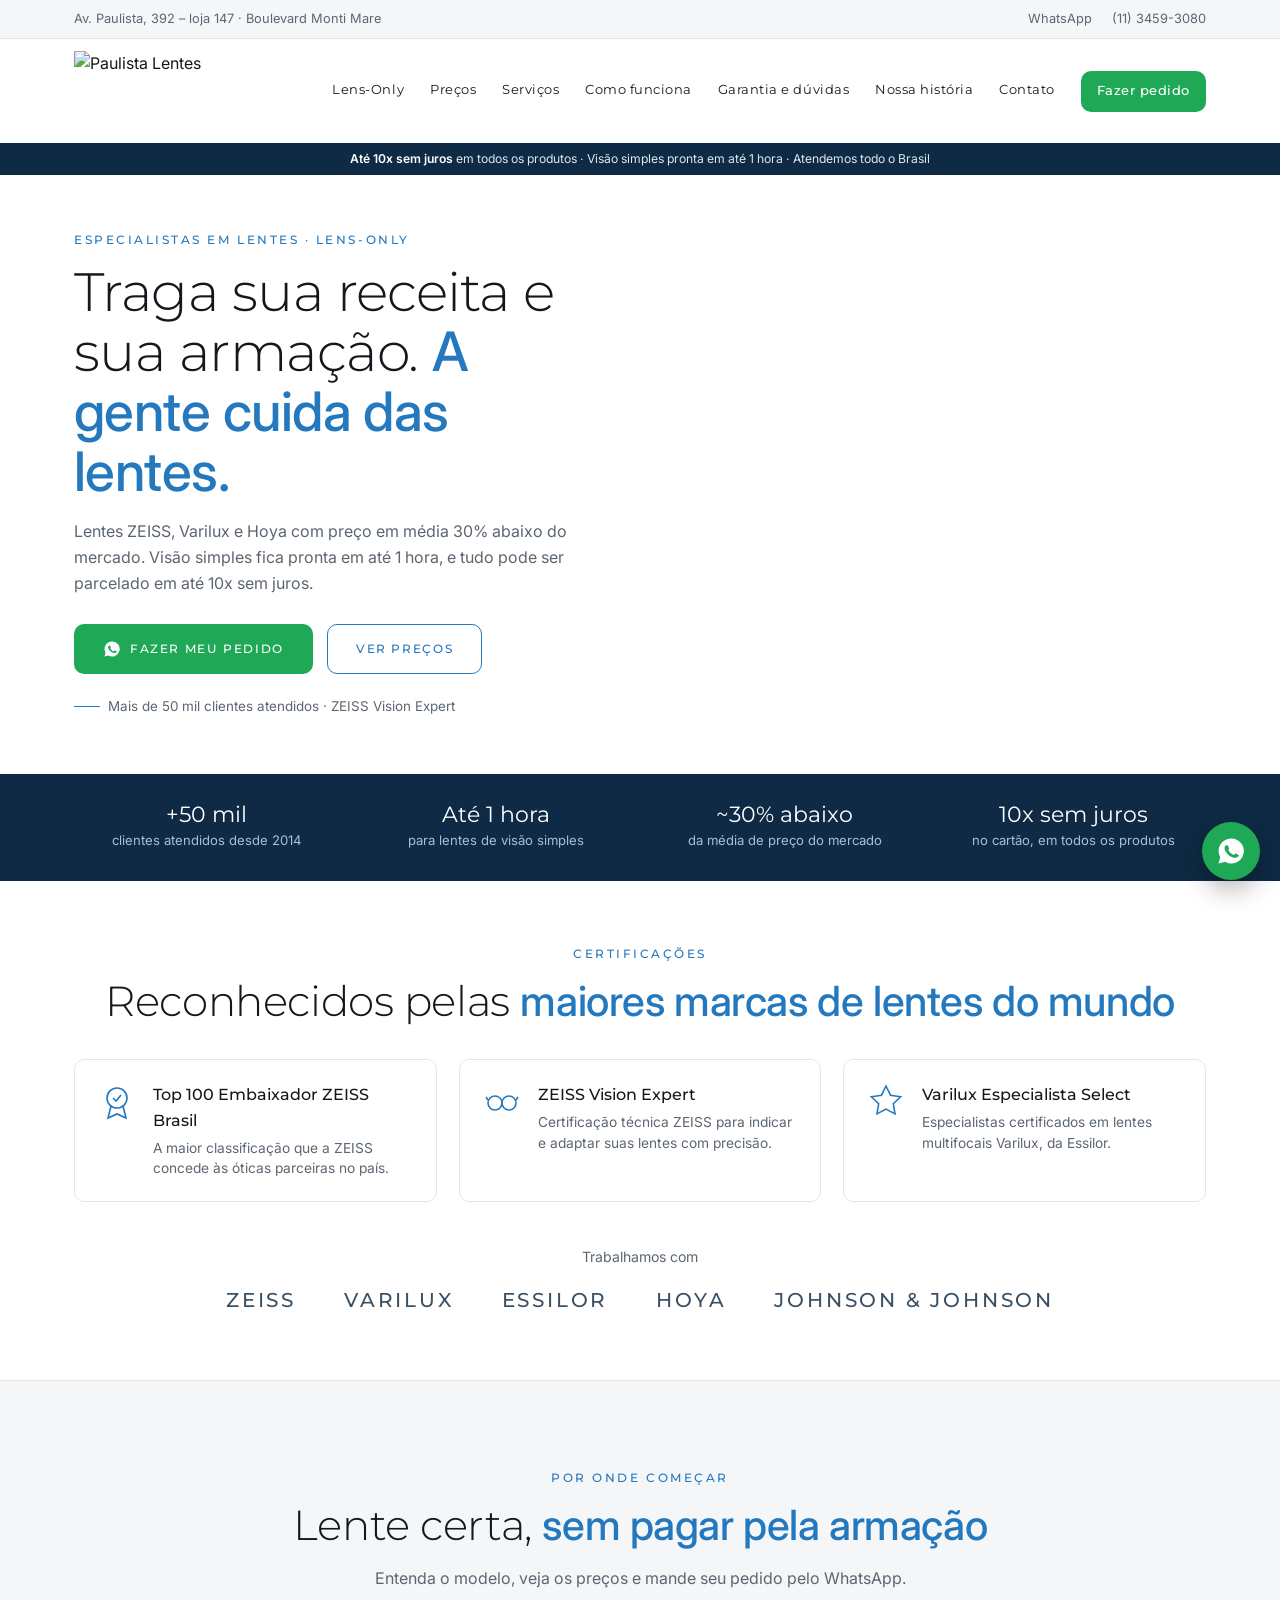
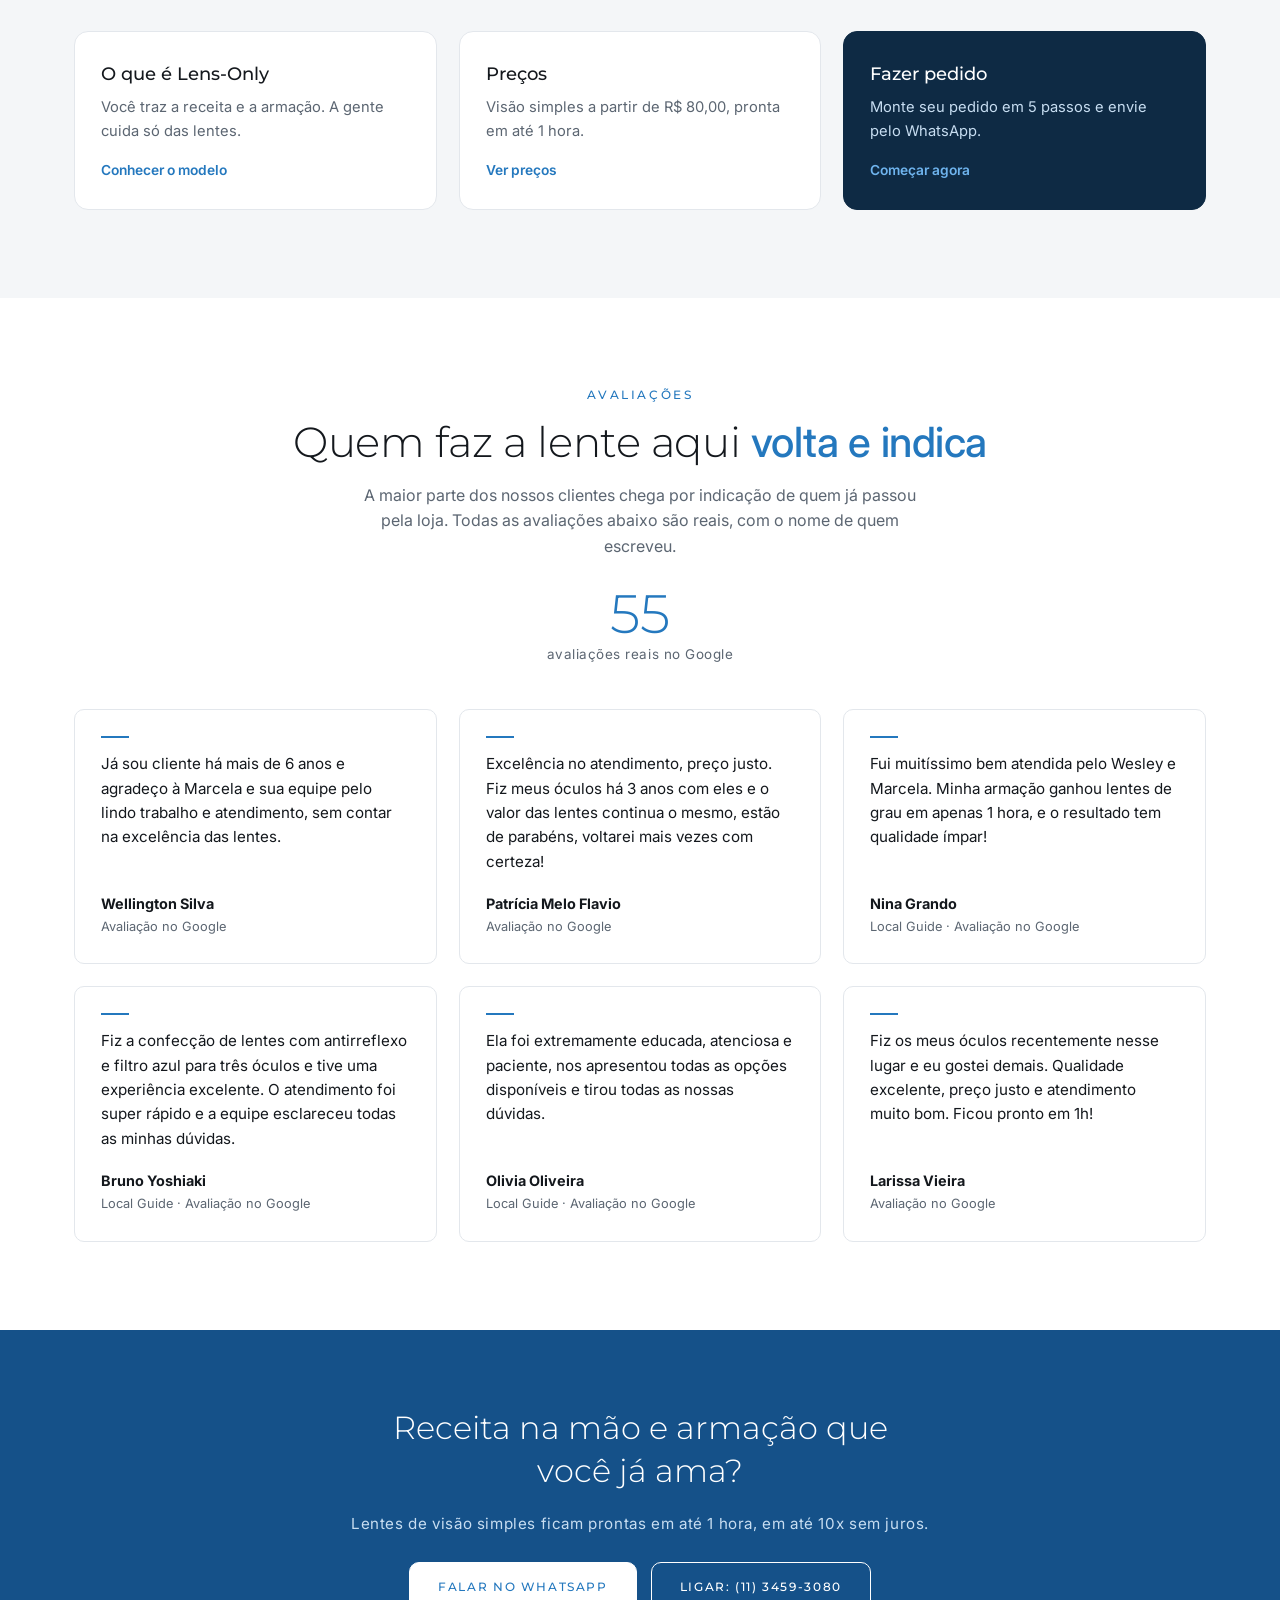
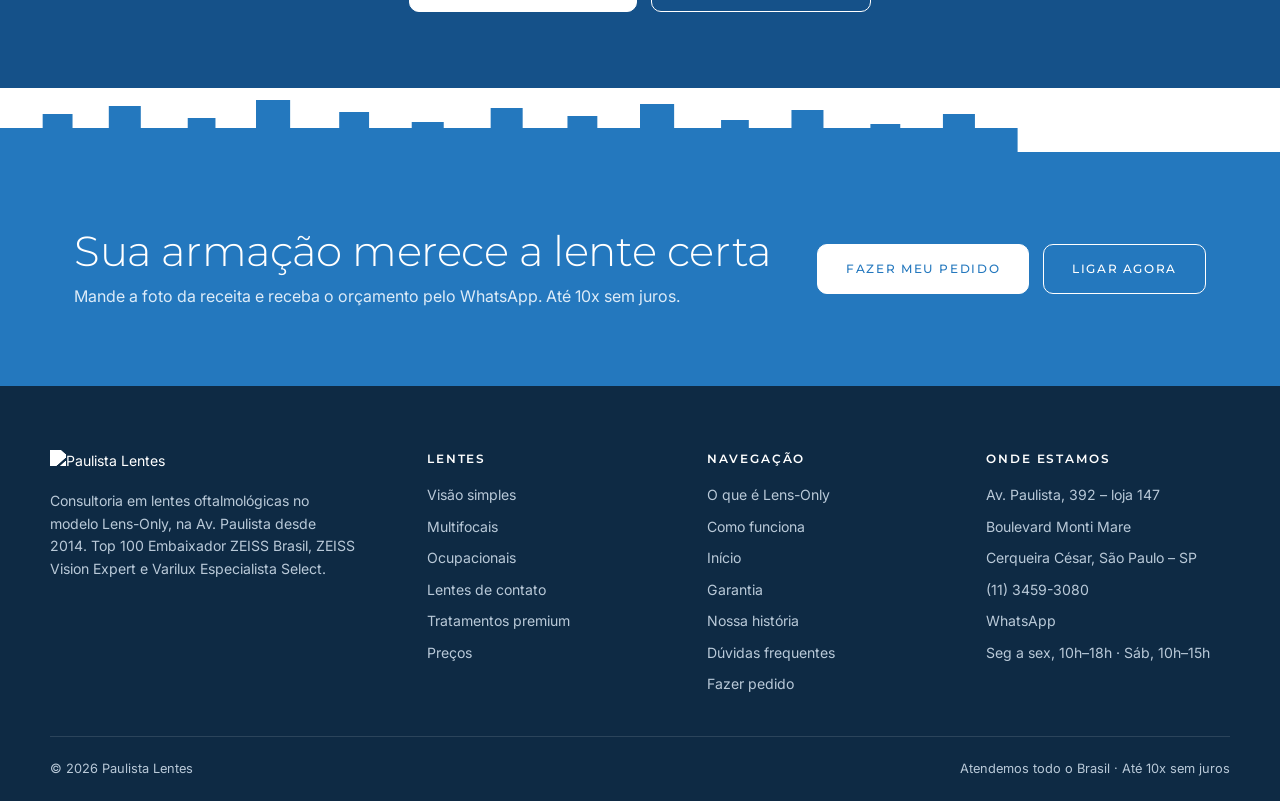
==== commit 5ff09a1b: "Atualiza landing page Paulista Lentes Co-Authored-By: Claude Opus 5.5 <noreply@anthropic.com>" ====
--- a/paulista-lentes.html
+++ b/paulista-lentes.html
@@ -42,7 +42,6 @@
 a{color:inherit;text-decoration:none}
 button,input,select{font:inherit;color:inherit}
 :focus-visible{outline:3px solid var(--azul);outline-offset:2px;border-radius:4px}
-[id]{scroll-margin-top:140px}
 
 /* ---------------------------------------------------------
    BLINDAGEM DE FONTE (WordPress / Elementor)
@@ -56,7 +55,7 @@
 .btn, .sobrancelha, .menu a, .stat b, .passo-num, .nota-grande b,
 .tel-grande, .olho h4, .rodape h4, .modelo .corpo strong, .citacao p,
 .preco-valor, .preco-valor span, .selo strong, .marcas li, .marco-ano,
-.servico-num, .trilha-bola, .passo-cabecalho .conta, .mvv h3{
+.servico-num, .trilha-bola, .atalho strong, .passo-cabecalho .conta, .mvv h3{
   font-family:'Montserrat', system-ui, -apple-system, sans-serif !important;
 }
 
@@ -478,6 +477,28 @@
 }
 .zap-flutua:hover{transform:scale(1.06)}
 .zap-flutua svg{width:30px;height:30px;fill:#fff}
+
+/* ---------- páginas (uma aba por vez) ---------- */
+.pagina{display:none}
+.pagina.ativa{display:block;animation:entra .25s ease}
+.menu a[aria-current="page"]{color:var(--azul);border-bottom-color:var(--azul)}
+.menu a.menu-cta[aria-current="page"]{color:#fff;box-shadow:0 0 0 3px rgba(31,168,85,.25)}
+
+/* ---------- atalhos da página inicial ---------- */
+.atalhos{display:grid;grid-template-columns:repeat(3,1fr);gap:22px;margin-top:40px;text-align:left}
+.atalho{
+  display:flex;flex-direction:column;gap:8px;background:#fff;border:1px solid var(--linha);
+  border-radius:14px;padding:28px 26px;transition:border-color .2s,box-shadow .2s;
+}
+.atalho:hover{border-color:var(--azul);box-shadow:0 14px 34px rgba(14,42,68,.10)}
+.atalho strong{font-size:1.1rem;font-weight:500;color:var(--tinta)}
+.atalho span{color:var(--cinza);font-size:.92rem;flex:1}
+.atalho em{font-style:normal;color:var(--azul);font-size:.86rem;font-weight:600;margin-top:8px}
+.atalho--marcado{background:var(--azul-noite);border-color:var(--azul-noite)}
+.atalho--marcado strong{color:#fff}
+.atalho--marcado span{color:#C7DDF1}
+.atalho--marcado em{color:#6FB4EE}
+@media (max-width:940px){.atalhos{grid-template-columns:1fr}}
 
 /* ---------- responsivo ---------- */
 @media (max-width:1080px){
@@ -559,7 +580,7 @@
 
 <header class="cabecalho">
   <div class="wrap">
-    <a class="marca" href="#" aria-label="Paulista Lentes, página inicial">
+    <a class="marca" href="#inicio" aria-label="Paulista Lentes, página inicial">
       <img class="logo-topo" src="https://trabalhosba.belasartes.edu.br/n06/wp-content/uploads/2026/09/Sem-nome-1350-x-1080-px-scaled.png" alt="Paulista Lentes">
     </a>
     <nav class="menu" id="menu">
@@ -567,7 +588,7 @@
       <a href="#precos">Preços</a>
       <a href="#servicos">Serviços</a>
       <a href="#como-funciona">Como funciona</a>
-      <a href="#garantia">Garantia</a>
+      <a href="#garantia">Garantia e dúvidas</a>
       <a href="#historia">Nossa história</a>
       <a href="#contato">Contato</a>
       <a class="menu-cta" href="#pedido">Fazer pedido</a>
@@ -581,6 +602,10 @@
   </div>
 </header>
 
+<main id="paginas">
+
+<!-- ##################### PÁGINA: INICIO ##################### -->
+<div class="pagina" data-pagina="inicio">
 <!-- ===================== HERO ===================== -->
 <section class="hero">
   <img class="hero-img" src="https://trabalhosba.belasartes.edu.br/n06/wp-content/uploads/2026/09/banner501-1.jpg" alt="Pessoa usando óculos com lentes da Paulista Lentes">
@@ -654,8 +679,87 @@
   </div>
 </section>
 
+<!-- ===================== ATALHOS (INÍCIO) ===================== -->
+<section class="secao secao--nevoa">
+  <div class="wrap centro">
+    <p class="sobrancelha">Por onde começar</p>
+    <h2>Lente certa, <span class="destaque">sem pagar pela armação</span></h2>
+    <p class="subtexto">Entenda o modelo, veja os preços e mande seu pedido pelo WhatsApp.</p>
+    <div class="atalhos">
+      <a class="atalho" href="#lens-only">
+        <strong>O que é Lens-Only</strong>
+        <span>Você traz a receita e a armação. A gente cuida só das lentes.</span>
+        <em>Conhecer o modelo</em>
+      </a>
+      <a class="atalho" href="#precos">
+        <strong>Preços</strong>
+        <span>Visão simples a partir de R$ 80,00, pronta em até 1 hora.</span>
+        <em>Ver preços</em>
+      </a>
+      <a class="atalho atalho--marcado" href="#pedido">
+        <strong>Fazer pedido</strong>
+        <span>Monte seu pedido em 5 passos e envie pelo WhatsApp.</span>
+        <em>Começar agora</em>
+      </a>
+    </div>
+  </div>
+</section>
+
+<!-- ===================== AVALIAÇÕES ===================== -->
+<section class="secao">
+  <div class="wrap centro">
+    <p class="sobrancelha">Avaliações</p>
+    <h2>Quem faz a lente aqui <span class="destaque">volta e indica</span></h2>
+    <p class="subtexto">A maior parte dos nossos clientes chega por indicação de quem já passou pela loja. Todas as avaliações abaixo são reais, com o nome de quem escreveu.</p>
+    <p class="nota-grande"><b>55</b><span>avaliações reais no Google</span></p>
+  </div>
+
+  <div class="wrap depoimentos">
+    <figure class="depoimento">
+      <blockquote>Já sou cliente há mais de 6 anos e agradeço à Marcela e sua equipe pelo lindo trabalho e atendimento, sem contar na excelência das lentes.</blockquote>
+      <figcaption><strong>Wellington Silva</strong><span>Avaliação no Google</span></figcaption>
+    </figure>
+    <figure class="depoimento">
+      <blockquote>Excelência no atendimento, preço justo. Fiz meus óculos há 3 anos com eles e o valor das lentes continua o mesmo, estão de parabéns, voltarei mais vezes com certeza!</blockquote>
+      <figcaption><strong>Patrícia Melo Flavio</strong><span>Avaliação no Google</span></figcaption>
+    </figure>
+    <figure class="depoimento">
+      <blockquote>Fui muitíssimo bem atendida pelo Wesley e Marcela. Minha armação ganhou lentes de grau em apenas 1 hora, e o resultado tem qualidade ímpar!</blockquote>
+      <figcaption><strong>Nina Grando</strong><span>Local Guide · Avaliação no Google</span></figcaption>
+    </figure>
+    <figure class="depoimento">
+      <blockquote>Fiz a confecção de lentes com antirreflexo e filtro azul para três óculos e tive uma experiência excelente. O atendimento foi super rápido e a equipe esclareceu todas as minhas dúvidas.</blockquote>
+      <figcaption><strong>Bruno Yoshiaki</strong><span>Local Guide · Avaliação no Google</span></figcaption>
+    </figure>
+    <figure class="depoimento">
+      <blockquote>Ela foi extremamente educada, atenciosa e paciente, nos apresentou todas as opções disponíveis e tirou todas as nossas dúvidas.</blockquote>
+      <figcaption><strong>Olivia Oliveira</strong><span>Local Guide · Avaliação no Google</span></figcaption>
+    </figure>
+    <figure class="depoimento">
+      <blockquote>Fiz os meus óculos recentemente nesse lugar e eu gostei demais. Qualidade excelente, preço justo e atendimento muito bom. Ficou pronto em 1h!</blockquote>
+      <figcaption><strong>Larissa Vieira</strong><span>Avaliação no Google</span></figcaption>
+    </figure>
+  </div>
+</section>
+
+<!-- ===================== CTA MEIO ===================== -->
+<section class="citacao">
+  <div class="wrap">
+    <p>Receita na mão e armação que você já ama?</p>
+    <small>Lentes de visão simples ficam prontas em até 1 hora, em até 10x sem juros.</small>
+    <div class="citacao-acoes">
+      <a class="btn btn--claro" href="#" data-zap-direto>Falar no WhatsApp</a>
+      <a class="btn btn--vazado-claro" href="tel:+551134593080">Ligar: (11) 3459-3080</a>
+    </div>
+  </div>
+</section>
+
+</div>
+
+<!-- ##################### PÁGINA: LENS-ONLY ##################### -->
+<div class="pagina" data-pagina="lens-only">
 <!-- ===================== LENS-ONLY ===================== -->
-<section class="secao" id="lens-only">
+<section class="secao">
   <div class="wrap duas">
     <div>
       <p class="sobrancelha">O modelo Lens-Only</p>
@@ -689,8 +793,12 @@
   </div>
 </section>
 
+</div>
+
+<!-- ##################### PÁGINA: PRECOS ##################### -->
+<div class="pagina" data-pagina="precos">
 <!-- ===================== PREÇOS ===================== -->
-<section class="secao secao--nevoa" id="precos">
+<section class="secao secao--nevoa">
   <div class="wrap centro">
     <p class="sobrancelha">Mais procurados</p>
     <h2>Preço claro, <span class="destaque">em até 10x sem juros</span></h2>
@@ -747,8 +855,12 @@
   </div>
 </section>
 
+</div>
+
+<!-- ##################### PÁGINA: SERVICOS ##################### -->
+<div class="pagina" data-pagina="servicos">
 <!-- ===================== SERVIÇOS ===================== -->
-<section class="secao" id="servicos">
+<section class="secao">
   <div class="wrap centro">
     <p class="sobrancelha">Serviços</p>
     <h2>Tudo sobre lentes, <span class="destaque">em um só lugar</span></h2>
@@ -853,8 +965,12 @@
   </div>
 </section>
 
+</div>
+
+<!-- ##################### PÁGINA: COMO-FUNCIONA ##################### -->
+<div class="pagina" data-pagina="como-funciona">
 <!-- ===================== COMO FUNCIONA ===================== -->
-<section class="secao secao--nevoa" id="como-funciona">
+<section class="secao secao--nevoa">
   <div class="wrap centro">
     <p class="sobrancelha">Como funciona</p>
     <h2>Da receita ao óculos pronto, <span class="destaque">em 5 etapas</span></h2>
@@ -895,8 +1011,233 @@
   </div>
 </section>
 
+</div>
+
+<!-- ##################### PÁGINA: GARANTIA ##################### -->
+<div class="pagina" data-pagina="garantia">
+<!-- ===================== GARANTIA ===================== -->
+<section class="secao">
+  <div class="wrap centro">
+    <p class="sobrancelha">Garantia</p>
+    <h2>Garantia clara, <span class="destaque">seguindo os laboratórios</span></h2>
+    <p class="subtexto">Trabalhamos direto com Essilor, Zeiss e Hoya e seguimos à risca os protocolos de validação de receita, para proteger a sua saúde visual.</p>
+
+    <div class="garantias">
+      <div class="garantia">
+        <h3>Lentes surfaçadas</h3>
+        <p class="garantia-sub">Personalizadas e digitais, como as multifocais.</p>
+        <ul class="lista-check">
+          <li><strong>Receita de até 60 dias.</strong> Os laboratórios exigem receita recente e não aceitamos pedidos fora desse prazo.</li>
+          <li><strong>3 meses de garantia de adaptação</strong>, contados da data da receita. Se o médico precisar ajustar o grau, o laboratório refaz as lentes sem custo de fabricação.</li>
+          <li><strong>Garantia de fabricação</strong> contra defeitos de tratamento, conforme o termo de cada fabricante e linha.</li>
+        </ul>
+      </div>
+      <div class="garantia">
+        <h3>Lentes de visão simples</h3>
+        <p class="garantia-sub">Pronta entrega, para leitura ou longe.</p>
+        <ul class="lista-check">
+          <li><strong>Com receita de até 60 dias:</strong> garantia de fabricação normalmente.</li>
+          <li><strong>Com receita acima de 60 dias ou grau copiado</strong> de um óculos em uso, o pedido é feito sob responsabilidade do cliente.</li>
+          <li>Nesse caso, a garantia cobre só <strong>defeitos de fabricação</strong>, como trincas ou descascamento do antirreflexo, sem cobertura de adaptação ou erro médico.</li>
+        </ul>
+      </div>
+    </div>
+  </div>
+</section>
+
+<!-- ===================== FAQ ===================== -->
+<section class="secao secao--nevoa">
+  <div class="wrap centro">
+    <p class="sobrancelha">Perguntas frequentes</p>
+    <h2>Antes de pedir, tire as <span class="destaque">dúvidas mais comuns</span></h2>
+    <p class="subtexto">Se não encontrar sua pergunta aqui, chame no WhatsApp.</p>
+
+    <div class="faq">
+      <details open>
+        <summary>Quanto tempo demora pra ficar pronto?</summary>
+        <p>Lentes de visão simples ficam prontas em até 1 hora, porque temos laboratório próprio com 3 máquinas facetadoras. Lentes personalizadas, como as multifocais, são produzidas no laboratório parceiro com prioridade no fluxo, e você recebe o prazo exato na ordem de serviço.</p>
+      </details>
+      <details>
+        <summary>Preciso comprar a armação com vocês?</summary>
+        <p>Não. Esse é o nosso modelo Lens-Only: você traz a armação que já tem, ou que comprou em outro lugar, e a gente cuida só das lentes. Assim você não paga margem embutida em armação.</p>
+      </details>
+      <details>
+        <summary>Por que o preço é mais baixo que em outras óticas?</summary>
+        <p>Porque trabalhamos só com lentes e com laboratório próprio. Sem margem de armação no meio, o preço fica em média 30% abaixo do mercado, com as mesmas marcas: ZEISS, Varilux, Hoya e Johnson &amp; Johnson.</p>
+      </details>
+      <details>
+        <summary>Dá pra parcelar?</summary>
+        <p>Sim. Todos os produtos podem ser parcelados em até 10x sem juros no cartão de crédito. Também aceitamos débito e pagamento por aproximação. Na aprovação do pedido, o pagamento pode ser de 50% ou do valor integral.</p>
+      </details>
+      <details>
+        <summary>Vocês aceitam receita feita em outro lugar?</summary>
+        <p>Sim, de qualquer oftalmologista. Para lentes personalizadas, a receita precisa ter sido emitida há no máximo 60 dias, que é a exigência dos laboratórios.</p>
+      </details>
+      <details>
+        <summary>Não moro em São Paulo. Consigo fazer minhas lentes com vocês?</summary>
+        <p>Sim, atendemos todo o Brasil. Você manda a foto da receita pelo WhatsApp, envia a armação para a gente e recebe o óculos pronto por courier ou manda alguém retirar.</p>
+      </details>
+      <details>
+        <summary>Como funciona a garantia?</summary>
+        <p>Lentes personalizadas têm 3 meses de garantia de adaptação a partir da data da receita, mais a garantia de fabricação de cada marca. Lentes de visão simples feitas com receita antiga ou grau copiado têm garantia só contra defeitos de fabricação. Os detalhes estão no topo desta página.</p>
+      </details>
+      <details>
+        <summary>Preciso agendar horário?</summary>
+        <p>Não precisa. Na loja do Boulevard Monti Mare o atendimento é por ordem de chegada. Se preferir, mande a receita antes pelo WhatsApp e já chegue com o orçamento pronto.</p>
+      </details>
+    </div>
+  </div>
+</section>
+
+</div>
+
+<!-- ##################### PÁGINA: HISTORIA ##################### -->
+<div class="pagina" data-pagina="historia">
+<!-- ===================== HISTÓRIA / MISSÃO / VALORES ===================== -->
+<section class="secao secao--nevoa">
+  <div class="wrap duas">
+    <div>
+      <p class="sobrancelha">Nossa história</p>
+      <h2>Nascemos para <span class="destaque">desmistificar o mercado óptico</span></h2>
+      <p class="subtexto">
+        Mais de 13 anos de bagagem no mercado óptico, no coração financeiro de São Paulo, com o
+        mesmo propósito desde o começo: entregar clareza visual, velocidade e precisão para
+        quem precisa ver o mundo melhor.
+      </p>
+
+      <ol class="linha-tempo">
+        <li class="marco">
+          <span class="marco-ano">O começo</span>
+          <p>A Paulista Lentes começa como uma ótica tradicional e identifica uma grande ineficiência no setor: o cliente pagava caro por margens embutidas na armação.</p>
+        </li>
+        <li class="marco marco--forte">
+          <span class="marco-ano">2014</span>
+          <p><strong>A virada para o Lens-Only.</strong> A empresa passa a focar exclusivamente em lentes: o cliente traz a própria receita e a armação que preferir, e recebe uma consultoria 100% dedicada à melhor tecnologia, com entrega rápida e custo justo.</p>
+        </li>
+        <li class="marco">
+          <span class="marco-ano">Mais de uma década</span>
+          <p>Parcerias sólidas com os maiores laboratórios ópticos do mundo, como Zeiss, Essilor, Hoya e Johnson &amp; Johnson, e acesso às tecnologias mais avançadas em antirreflexo, multifocais digitais e proteção contra luz azul.</p>
+        </li>
+        <li class="marco">
+          <span class="marco-ano">Hoje</span>
+          <p>Mais de 50 mil clientes atendidos, na galeria Boulevard Monti Mare e no atendimento consultivo do Edifício Louis Pasteur, ambos na Av. Paulista, e expandindo para todo o Brasil.</p>
+        </li>
+      </ol>
+    </div>
+    <div class="moldura">
+      <div class="moldura-corte">
+        <img class="img-moldura" src="https://trabalhosba.belasartes.edu.br/n06/wp-content/uploads/2026/09/AdobeStock_409912149-scaled.jpeg" alt="Atendimento na Paulista Lentes" loading="lazy">
+      </div>
+    </div>
+  </div>
+
+  <div class="wrap mvv">
+    <div class="mvv-bloco">
+      <h3>Missão</h3>
+      <p>Desmistificar e democratizar a alta tecnologia em lentes oftálmicas, oferecendo consultoria técnica personalizada, transparência de preços e extrema agilidade na entrega, garantindo a melhor saúde visual sem a obrigatoriedade da compra de armações.</p>
+    </div>
+    <div class="mvv-bloco mvv-bloco--claro">
+      <h3>Visão</h3>
+      <p>Ser reconhecida como a maior referência em consultoria e fornecimento exclusivo de lentes oftálmicas no Brasil e internacionalmente, transformando a experiência de compra do consumidor com automação, precisão técnica e parcerias com os maiores laboratórios ópticos do mundo.</p>
+    </div>
+  </div>
+
+  <div class="wrap valores">
+    <div class="valor">
+      <h3>Transparência e preço justo</h3>
+      <p>Sem margens abusivas, com foco em orientar sobre a real necessidade do seu grau.</p>
+    </div>
+    <div class="valor">
+      <h3>Agilidade operacional</h3>
+      <p>Respeito ao seu tempo, com fluxos rápidos do orçamento ao óculos pronto.</p>
+    </div>
+    <div class="valor">
+      <h3>Rigor e precisão técnica</h3>
+      <p>Marcas globais de excelência e aferição precisa das medidas visuais.</p>
+    </div>
+    <div class="valor">
+      <h3>Foco no cliente</h3>
+      <p>Liberdade para usar a armação que quiser, focando no que importa: as lentes.</p>
+    </div>
+    <div class="valor">
+      <h3>Inovação contínua</h3>
+      <p>Busca constante por novas tecnologias ópticas, processos melhores e novos mercados.</p>
+    </div>
+  </div>
+</section>
+
+</div>
+
+<!-- ##################### PÁGINA: CONTATO ##################### -->
+<div class="pagina" data-pagina="contato">
+<!-- ===================== CONTATO ===================== -->
+<section class="secao">
+  <div class="wrap centro">
+    <p class="sobrancelha">Contato</p>
+    <h2>Fale com a <span class="destaque">Paulista Lentes</span></h2>
+    <p class="subtexto">WhatsApp, telefone e endereço: escolha o jeito mais fácil pra você.</p>
+  </div>
+
+  <div class="wrap contato-grade">
+    <div class="contato-bloco">
+      <h3>Endereço</h3>
+      <p>
+        Av. Paulista, 392 – loja 147<br>
+        Boulevard Monti Mare<br>
+        Cerqueira César, São Paulo – SP<br>
+        01310-000
+      </p>
+      <p class="contato-dica">A poucos minutos a pé da estação Brigadeiro do metrô.</p>
+      <p>Também fazemos atendimento consultivo no Edifício Louis Pasteur, na Av. Paulista.</p>
+      <a class="btn btn--linha" href="https://www.google.com/maps/search/?api=1&amp;query=Av.+Paulista,+392+-+loja+147,+São+Paulo" target="_blank" rel="noopener">Ver rota no Maps</a>
+    </div>
+
+    <div class="contato-bloco">
+      <h3>Horário da loja</h3>
+      <table class="horarios">
+        <tr><th scope="row">Segunda a sexta</th><td>10h às 18h</td></tr>
+        <tr><th scope="row">Sábado</th><td>10h às 15h</td></tr>
+        <tr><th scope="row">Domingo</th><td>Fechado</td></tr>
+      </table>
+      <h3 style="margin-top:26px">Telefone e WhatsApp</h3>
+      <p><a class="tel-grande" href="tel:+551134593080">(11) 3459-3080</a></p>
+      <div class="contato-acoes">
+        <a class="btn btn--zap" href="#" data-zap-direto>Chamar no WhatsApp</a>
+      </div>
+    </div>
+
+    <div class="contato-bloco">
+      <h3>Formas de pagamento</h3>
+      <ul class="lista-check">
+        <li><strong>Até 10x sem juros</strong> no cartão de crédito</li>
+        <li>Cartão de débito</li>
+        <li>Aproximação (NFC)</li>
+      </ul>
+      <h3 style="margin-top:26px">Estrutura da loja</h3>
+      <ul class="lista-check">
+        <li>Entrada com acessibilidade para cadeira de rodas</li>
+        <li>Estacionamento coberto, descoberto e no local</li>
+        <li>Envio e retirada por courier para todo o Brasil</li>
+      </ul>
+    </div>
+  </div>
+
+  <div class="wrap">
+    <div class="mapa-caixa">
+      <iframe
+        src="https://www.google.com/maps?q=Paulista+Lentes,+Av.+Paulista,+392+-+loja+147,+Bela+Vista,+S%C3%A3o+Paulo+-+SP,+01310-000&output=embed"
+        title="Localização da Paulista Lentes na Av. Paulista, 392"
+        loading="lazy" referrerpolicy="no-referrer-when-downgrade" allowfullscreen></iframe>
+    </div>
+  </div>
+</section>
+
+</div>
+
+<!-- ##################### PÁGINA: PEDIDO ##################### -->
+<div class="pagina" data-pagina="pedido">
 <!-- ===================== PEDIDO (ASSISTENTE) ===================== -->
-<section class="orc" id="pedido">
+<section class="orc">
   <div class="wrap">
     <div class="painel-orc">
 
@@ -1139,263 +1480,9 @@
   </div>
 </section>
 
-<!-- ===================== CTA MEIO ===================== -->
-<section class="citacao">
-  <div class="wrap">
-    <p>Receita na mão e armação que você já ama?</p>
-    <small>Lentes de visão simples ficam prontas em até 1 hora, em até 10x sem juros.</small>
-    <div class="citacao-acoes">
-      <a class="btn btn--claro" href="#" data-zap-direto>Falar no WhatsApp</a>
-      <a class="btn btn--vazado-claro" href="tel:+551134593080">Ligar: (11) 3459-3080</a>
-    </div>
-  </div>
-</section>
-
-<!-- ===================== AVALIAÇÕES ===================== -->
-<section class="secao" id="avaliacoes">
-  <div class="wrap centro">
-    <p class="sobrancelha">Avaliações</p>
-    <h2>Quem faz a lente aqui <span class="destaque">volta e indica</span></h2>
-    <p class="subtexto">A maior parte dos nossos clientes chega por indicação de quem já passou pela loja. Todas as avaliações abaixo são reais, com o nome de quem escreveu.</p>
-    <p class="nota-grande"><b>55</b><span>avaliações reais no Google</span></p>
-  </div>
-
-  <div class="wrap depoimentos">
-    <figure class="depoimento">
-      <blockquote>Já sou cliente há mais de 6 anos e agradeço à Marcela e sua equipe pelo lindo trabalho e atendimento, sem contar na excelência das lentes.</blockquote>
-      <figcaption><strong>Wellington Silva</strong><span>Avaliação no Google</span></figcaption>
-    </figure>
-    <figure class="depoimento">
-      <blockquote>Excelência no atendimento, preço justo. Fiz meus óculos há 3 anos com eles e o valor das lentes continua o mesmo, estão de parabéns, voltarei mais vezes com certeza!</blockquote>
-      <figcaption><strong>Patrícia Melo Flavio</strong><span>Avaliação no Google</span></figcaption>
-    </figure>
-    <figure class="depoimento">
-      <blockquote>Fui muitíssimo bem atendida pelo Wesley e Marcela. Minha armação ganhou lentes de grau em apenas 1 hora, e o resultado tem qualidade ímpar!</blockquote>
-      <figcaption><strong>Nina Grando</strong><span>Local Guide · Avaliação no Google</span></figcaption>
-    </figure>
-    <figure class="depoimento">
-      <blockquote>Fiz a confecção de lentes com antirreflexo e filtro azul para três óculos e tive uma experiência excelente. O atendimento foi super rápido e a equipe esclareceu todas as minhas dúvidas.</blockquote>
-      <figcaption><strong>Bruno Yoshiaki</strong><span>Local Guide · Avaliação no Google</span></figcaption>
-    </figure>
-    <figure class="depoimento">
-      <blockquote>Ela foi extremamente educada, atenciosa e paciente, nos apresentou todas as opções disponíveis e tirou todas as nossas dúvidas.</blockquote>
-      <figcaption><strong>Olivia Oliveira</strong><span>Local Guide · Avaliação no Google</span></figcaption>
-    </figure>
-    <figure class="depoimento">
-      <blockquote>Fiz os meus óculos recentemente nesse lugar e eu gostei demais. Qualidade excelente, preço justo e atendimento muito bom. Ficou pronto em 1h!</blockquote>
-      <figcaption><strong>Larissa Vieira</strong><span>Avaliação no Google</span></figcaption>
-    </figure>
-  </div>
-</section>
-
-<!-- ===================== HISTÓRIA / MISSÃO / VALORES ===================== -->
-<section class="secao secao--nevoa" id="historia">
-  <div class="wrap duas">
-    <div>
-      <p class="sobrancelha">Nossa história</p>
-      <h2>Nascemos para <span class="destaque">desmistificar o mercado óptico</span></h2>
-      <p class="subtexto">
-        Mais de 13 anos de bagagem no mercado óptico, no coração financeiro de São Paulo, com o
-        mesmo propósito desde o começo: entregar clareza visual, velocidade e precisão para
-        quem precisa ver o mundo melhor.
-      </p>
-
-      <ol class="linha-tempo">
-        <li class="marco">
-          <span class="marco-ano">O começo</span>
-          <p>A Paulista Lentes começa como uma ótica tradicional e identifica uma grande ineficiência no setor: o cliente pagava caro por margens embutidas na armação.</p>
-        </li>
-        <li class="marco marco--forte">
-          <span class="marco-ano">2014</span>
-          <p><strong>A virada para o Lens-Only.</strong> A empresa passa a focar exclusivamente em lentes: o cliente traz a própria receita e a armação que preferir, e recebe uma consultoria 100% dedicada à melhor tecnologia, com entrega rápida e custo justo.</p>
-        </li>
-        <li class="marco">
-          <span class="marco-ano">Mais de uma década</span>
-          <p>Parcerias sólidas com os maiores laboratórios ópticos do mundo, como Zeiss, Essilor, Hoya e Johnson &amp; Johnson, e acesso às tecnologias mais avançadas em antirreflexo, multifocais digitais e proteção contra luz azul.</p>
-        </li>
-        <li class="marco">
-          <span class="marco-ano">Hoje</span>
-          <p>Mais de 50 mil clientes atendidos, na galeria Boulevard Monti Mare e no atendimento consultivo do Edifício Louis Pasteur, ambos na Av. Paulista, e expandindo para todo o Brasil.</p>
-        </li>
-      </ol>
-    </div>
-    <div class="moldura">
-      <div class="moldura-corte">
-        <img class="img-moldura" src="https://trabalhosba.belasartes.edu.br/n06/wp-content/uploads/2026/09/AdobeStock_409912149-scaled.jpeg" alt="Atendimento na Paulista Lentes" loading="lazy">
-      </div>
-    </div>
-  </div>
-
-  <div class="wrap mvv">
-    <div class="mvv-bloco">
-      <h3>Missão</h3>
-      <p>Desmistificar e democratizar a alta tecnologia em lentes oftálmicas, oferecendo consultoria técnica personalizada, transparência de preços e extrema agilidade na entrega, garantindo a melhor saúde visual sem a obrigatoriedade da compra de armações.</p>
-    </div>
-    <div class="mvv-bloco mvv-bloco--claro">
-      <h3>Visão</h3>
-      <p>Ser reconhecida como a maior referência em consultoria e fornecimento exclusivo de lentes oftálmicas no Brasil e internacionalmente, transformando a experiência de compra do consumidor com automação, precisão técnica e parcerias com os maiores laboratórios ópticos do mundo.</p>
-    </div>
-  </div>
-
-  <div class="wrap valores">
-    <div class="valor">
-      <h3>Transparência e preço justo</h3>
-      <p>Sem margens abusivas, com foco em orientar sobre a real necessidade do seu grau.</p>
-    </div>
-    <div class="valor">
-      <h3>Agilidade operacional</h3>
-      <p>Respeito ao seu tempo, com fluxos rápidos do orçamento ao óculos pronto.</p>
-    </div>
-    <div class="valor">
-      <h3>Rigor e precisão técnica</h3>
-      <p>Marcas globais de excelência e aferição precisa das medidas visuais.</p>
-    </div>
-    <div class="valor">
-      <h3>Foco no cliente</h3>
-      <p>Liberdade para usar a armação que quiser, focando no que importa: as lentes.</p>
-    </div>
-    <div class="valor">
-      <h3>Inovação contínua</h3>
-      <p>Busca constante por novas tecnologias ópticas, processos melhores e novos mercados.</p>
-    </div>
-  </div>
-</section>
-
-<!-- ===================== GARANTIA ===================== -->
-<section class="secao" id="garantia">
-  <div class="wrap centro">
-    <p class="sobrancelha">Garantia</p>
-    <h2>Garantia clara, <span class="destaque">seguindo os laboratórios</span></h2>
-    <p class="subtexto">Trabalhamos direto com Essilor, Zeiss e Hoya e seguimos à risca os protocolos de validação de receita, para proteger a sua saúde visual.</p>
-
-    <div class="garantias">
-      <div class="garantia">
-        <h3>Lentes surfaçadas</h3>
-        <p class="garantia-sub">Personalizadas e digitais, como as multifocais.</p>
-        <ul class="lista-check">
-          <li><strong>Receita de até 60 dias.</strong> Os laboratórios exigem receita recente e não aceitamos pedidos fora desse prazo.</li>
-          <li><strong>3 meses de garantia de adaptação</strong>, contados da data da receita. Se o médico precisar ajustar o grau, o laboratório refaz as lentes sem custo de fabricação.</li>
-          <li><strong>Garantia de fabricação</strong> contra defeitos de tratamento, conforme o termo de cada fabricante e linha.</li>
-        </ul>
-      </div>
-      <div class="garantia">
-        <h3>Lentes de visão simples</h3>
-        <p class="garantia-sub">Pronta entrega, para leitura ou longe.</p>
-        <ul class="lista-check">
-          <li><strong>Com receita de até 60 dias:</strong> garantia de fabricação normalmente.</li>
-          <li><strong>Com receita acima de 60 dias ou grau copiado</strong> de um óculos em uso, o pedido é feito sob responsabilidade do cliente.</li>
-          <li>Nesse caso, a garantia cobre só <strong>defeitos de fabricação</strong>, como trincas ou descascamento do antirreflexo, sem cobertura de adaptação ou erro médico.</li>
-        </ul>
-      </div>
-    </div>
-  </div>
-</section>
-
-<!-- ===================== FAQ ===================== -->
-<section class="secao secao--nevoa" id="duvidas">
-  <div class="wrap centro">
-    <p class="sobrancelha">Perguntas frequentes</p>
-    <h2>Antes de pedir, tire as <span class="destaque">dúvidas mais comuns</span></h2>
-    <p class="subtexto">Se não encontrar sua pergunta aqui, chame no WhatsApp.</p>
-
-    <div class="faq">
-      <details open>
-        <summary>Quanto tempo demora pra ficar pronto?</summary>
-        <p>Lentes de visão simples ficam prontas em até 1 hora, porque temos laboratório próprio com 3 máquinas facetadoras. Lentes personalizadas, como as multifocais, são produzidas no laboratório parceiro com prioridade no fluxo, e você recebe o prazo exato na ordem de serviço.</p>
-      </details>
-      <details>
-        <summary>Preciso comprar a armação com vocês?</summary>
-        <p>Não. Esse é o nosso modelo Lens-Only: você traz a armação que já tem, ou que comprou em outro lugar, e a gente cuida só das lentes. Assim você não paga margem embutida em armação.</p>
-      </details>
-      <details>
-        <summary>Por que o preço é mais baixo que em outras óticas?</summary>
-        <p>Porque trabalhamos só com lentes e com laboratório próprio. Sem margem de armação no meio, o preço fica em média 30% abaixo do mercado, com as mesmas marcas: ZEISS, Varilux, Hoya e Johnson &amp; Johnson.</p>
-      </details>
-      <details>
-        <summary>Dá pra parcelar?</summary>
-        <p>Sim. Todos os produtos podem ser parcelados em até 10x sem juros no cartão de crédito. Também aceitamos débito e pagamento por aproximação. Na aprovação do pedido, o pagamento pode ser de 50% ou do valor integral.</p>
-      </details>
-      <details>
-        <summary>Vocês aceitam receita feita em outro lugar?</summary>
-        <p>Sim, de qualquer oftalmologista. Para lentes personalizadas, a receita precisa ter sido emitida há no máximo 60 dias, que é a exigência dos laboratórios.</p>
-      </details>
-      <details>
-        <summary>Não moro em São Paulo. Consigo fazer minhas lentes com vocês?</summary>
-        <p>Sim, atendemos todo o Brasil. Você manda a foto da receita pelo WhatsApp, envia a armação para a gente e recebe o óculos pronto por courier ou manda alguém retirar.</p>
-      </details>
-      <details>
-        <summary>Como funciona a garantia?</summary>
-        <p>Lentes personalizadas têm 3 meses de garantia de adaptação a partir da data da receita, mais a garantia de fabricação de cada marca. Lentes de visão simples feitas com receita antiga ou grau copiado têm garantia só contra defeitos de fabricação. Os detalhes estão na seção <a href="#garantia" style="color:var(--azul);text-decoration:underline">Garantia</a>.</p>
-      </details>
-      <details>
-        <summary>Preciso agendar horário?</summary>
-        <p>Não precisa. Na loja do Boulevard Monti Mare o atendimento é por ordem de chegada. Se preferir, mande a receita antes pelo WhatsApp e já chegue com o orçamento pronto.</p>
-      </details>
-    </div>
-  </div>
-</section>
-
-<!-- ===================== CONTATO ===================== -->
-<section class="secao" id="contato">
-  <div class="wrap centro">
-    <p class="sobrancelha">Contato</p>
-    <h2>Fale com a <span class="destaque">Paulista Lentes</span></h2>
-    <p class="subtexto">WhatsApp, telefone e endereço: escolha o jeito mais fácil pra você.</p>
-  </div>
-
-  <div class="wrap contato-grade">
-    <div class="contato-bloco">
-      <h3>Endereço</h3>
-      <p>
-        Av. Paulista, 392 – loja 147<br>
-        Boulevard Monti Mare<br>
-        Cerqueira César, São Paulo – SP<br>
-        01310-000
-      </p>
-      <p class="contato-dica">A poucos minutos a pé da estação Brigadeiro do metrô.</p>
-      <p>Também fazemos atendimento consultivo no Edifício Louis Pasteur, na Av. Paulista.</p>
-      <a class="btn btn--linha" href="https://www.google.com/maps/search/?api=1&amp;query=Av.+Paulista,+392+-+loja+147,+São+Paulo" target="_blank" rel="noopener">Ver rota no Maps</a>
-    </div>
-
-    <div class="contato-bloco">
-      <h3>Horário da loja</h3>
-      <table class="horarios">
-        <tr><th scope="row">Segunda a sexta</th><td>10h às 18h</td></tr>
-        <tr><th scope="row">Sábado</th><td>10h às 15h</td></tr>
-        <tr><th scope="row">Domingo</th><td>Fechado</td></tr>
-      </table>
-      <h3 style="margin-top:26px">Telefone e WhatsApp</h3>
-      <p><a class="tel-grande" href="tel:+551134593080">(11) 3459-3080</a></p>
-      <div class="contato-acoes">
-        <a class="btn btn--zap" href="#" data-zap-direto>Chamar no WhatsApp</a>
-      </div>
-    </div>
-
-    <div class="contato-bloco">
-      <h3>Formas de pagamento</h3>
-      <ul class="lista-check">
-        <li><strong>Até 10x sem juros</strong> no cartão de crédito</li>
-        <li>Cartão de débito</li>
-        <li>Aproximação (NFC)</li>
-      </ul>
-      <h3 style="margin-top:26px">Estrutura da loja</h3>
-      <ul class="lista-check">
-        <li>Entrada com acessibilidade para cadeira de rodas</li>
-        <li>Estacionamento coberto, descoberto e no local</li>
-        <li>Envio e retirada por courier para todo o Brasil</li>
-      </ul>
-    </div>
-  </div>
-
-  <div class="wrap">
-    <div class="mapa-caixa">
-      <iframe
-        src="https://www.google.com/maps?q=Paulista+Lentes,+Av.+Paulista,+392+-+loja+147,+Bela+Vista,+S%C3%A3o+Paulo+-+SP,+01310-000&output=embed"
-        title="Localização da Paulista Lentes na Av. Paulista, 392"
-        loading="lazy" referrerpolicy="no-referrer-when-downgrade" allowfullscreen></iframe>
-    </div>
-  </div>
-</section>
+</div>
+
+</main>
 
 <!-- ===================== CTA FINAL ===================== -->
 <svg class="skyline skyline--sobre-azul" viewBox="0 0 1200 64" preserveAspectRatio="none" aria-hidden="true">
@@ -1440,9 +1527,10 @@
       <ul>
         <li><a href="#lens-only">O que é Lens-Only</a></li>
         <li><a href="#como-funciona">Como funciona</a></li>
+        <li><a href="#inicio">Início</a></li>
         <li><a href="#garantia">Garantia</a></li>
         <li><a href="#historia">Nossa história</a></li>
-        <li><a href="#duvidas">Dúvidas frequentes</a></li>
+        <li><a href="#garantia">Dúvidas frequentes</a></li>
         <li><a href="#pedido">Fazer pedido</a></li>
       </ul>
     </div>
@@ -1722,6 +1810,39 @@
 });
 
 mostrar(1, false);
+
+/* =========================================================
+   PÁGINAS - cada item do menu abre sozinho.
+   O endereço muda para #servicos, #historia etc., então os
+   botões voltar/avançar do navegador e links diretos funcionam.
+   ========================================================= */
+const TITULOS = {
+  "inicio": "Paulista Lentes | Lentes ZEISS, Varilux e Hoya na Av. Paulista",
+  "lens-only": "O que é Lens-Only | Paulista Lentes",
+  "precos": "Preços | Paulista Lentes",
+  "servicos": "Serviços | Paulista Lentes",
+  "como-funciona": "Como funciona | Paulista Lentes",
+  "garantia": "Garantia e dúvidas | Paulista Lentes",
+  "historia": "Nossa história | Paulista Lentes",
+  "contato": "Contato | Paulista Lentes",
+  "pedido": "Fazer pedido | Paulista Lentes"
+};
+const paginas = Array.from(document.querySelectorAll(".pagina"));
+
+function abrirPagina() {
+  let nome = location.hash.replace("#", "");
+  if (!TITULOS[nome]) nome = "inicio";
+  paginas.forEach(p => p.classList.toggle("ativa", p.dataset.pagina === nome));
+  menu.querySelectorAll("a").forEach(a => {
+    if (a.getAttribute("href") === "#" + nome) a.setAttribute("aria-current", "page");
+    else a.removeAttribute("aria-current");
+  });
+  document.title = TITULOS[nome];
+  if (nome === "pedido") mostrar(atual, false);
+  window.scrollTo({ top: 0, behavior: "auto" });
+}
+window.addEventListener("hashchange", abrirPagina);
+abrirPagina();
 </script>
 </body>
 </html>
